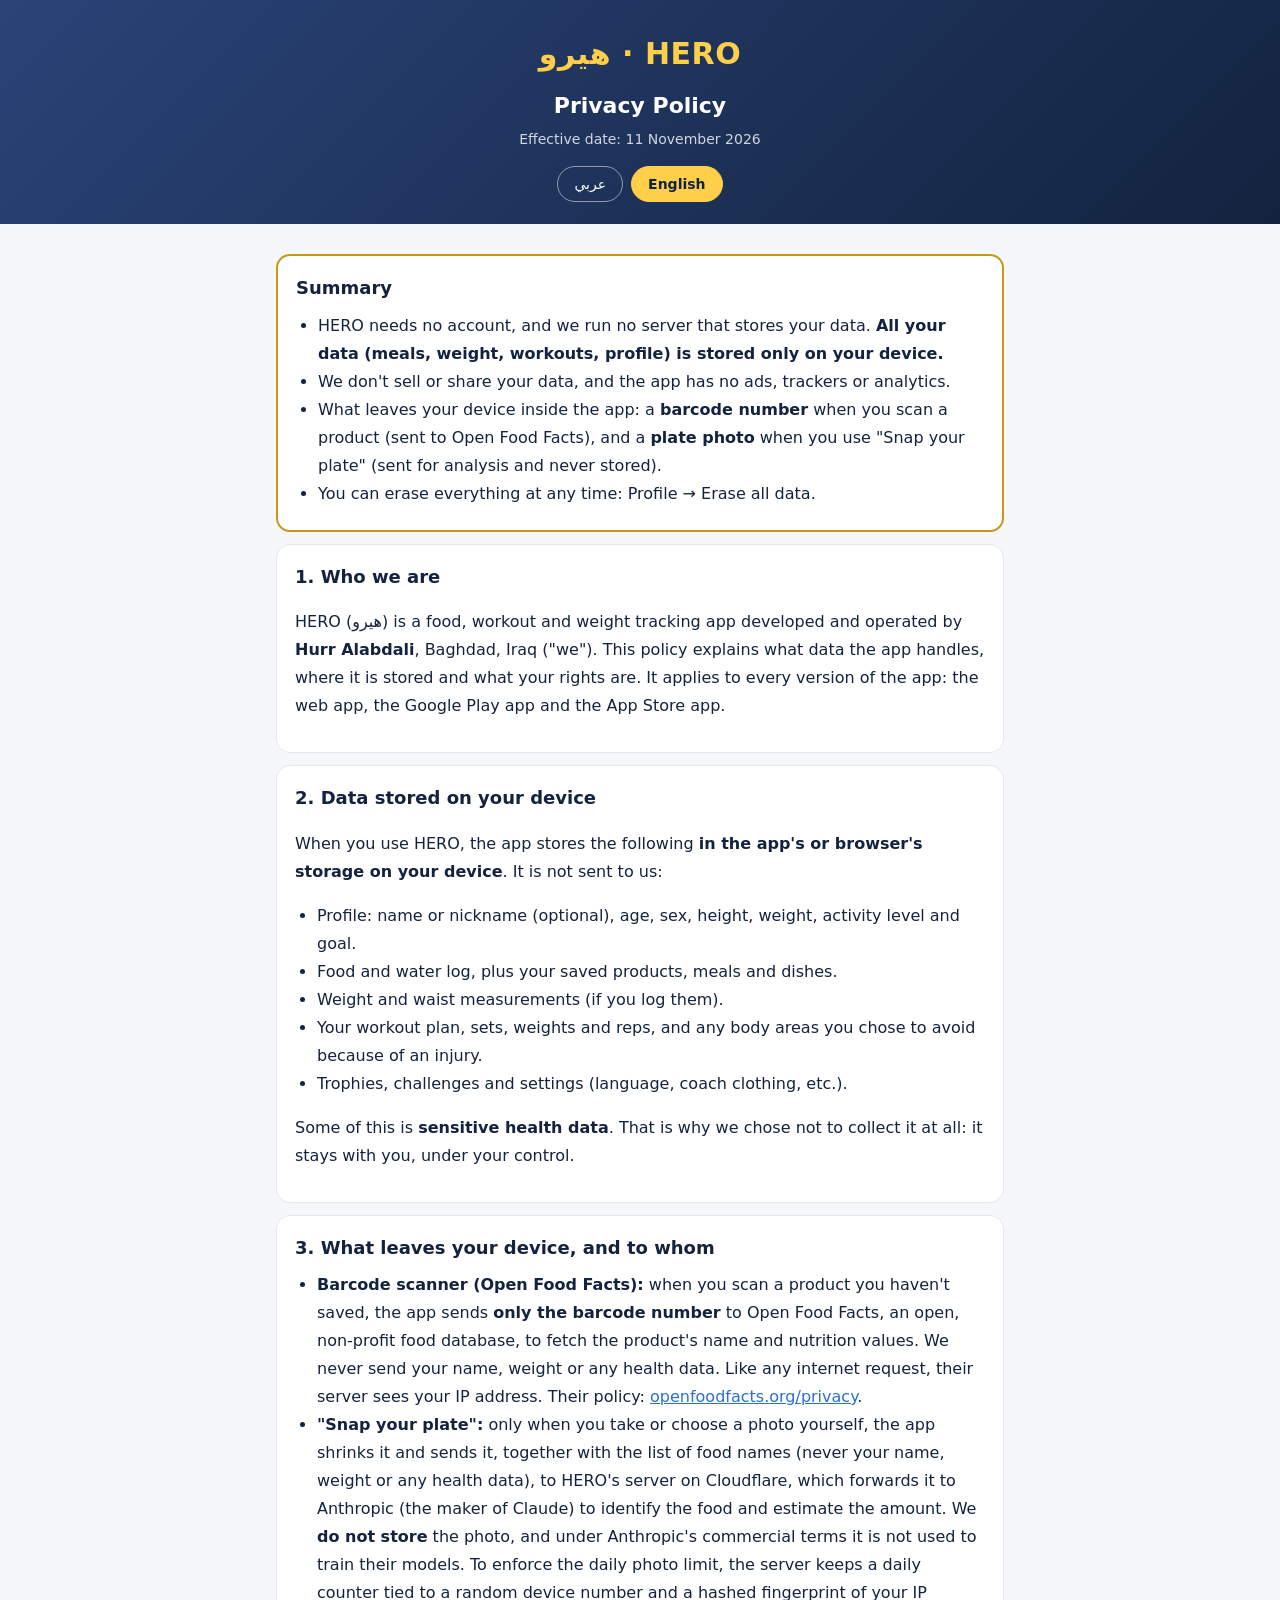
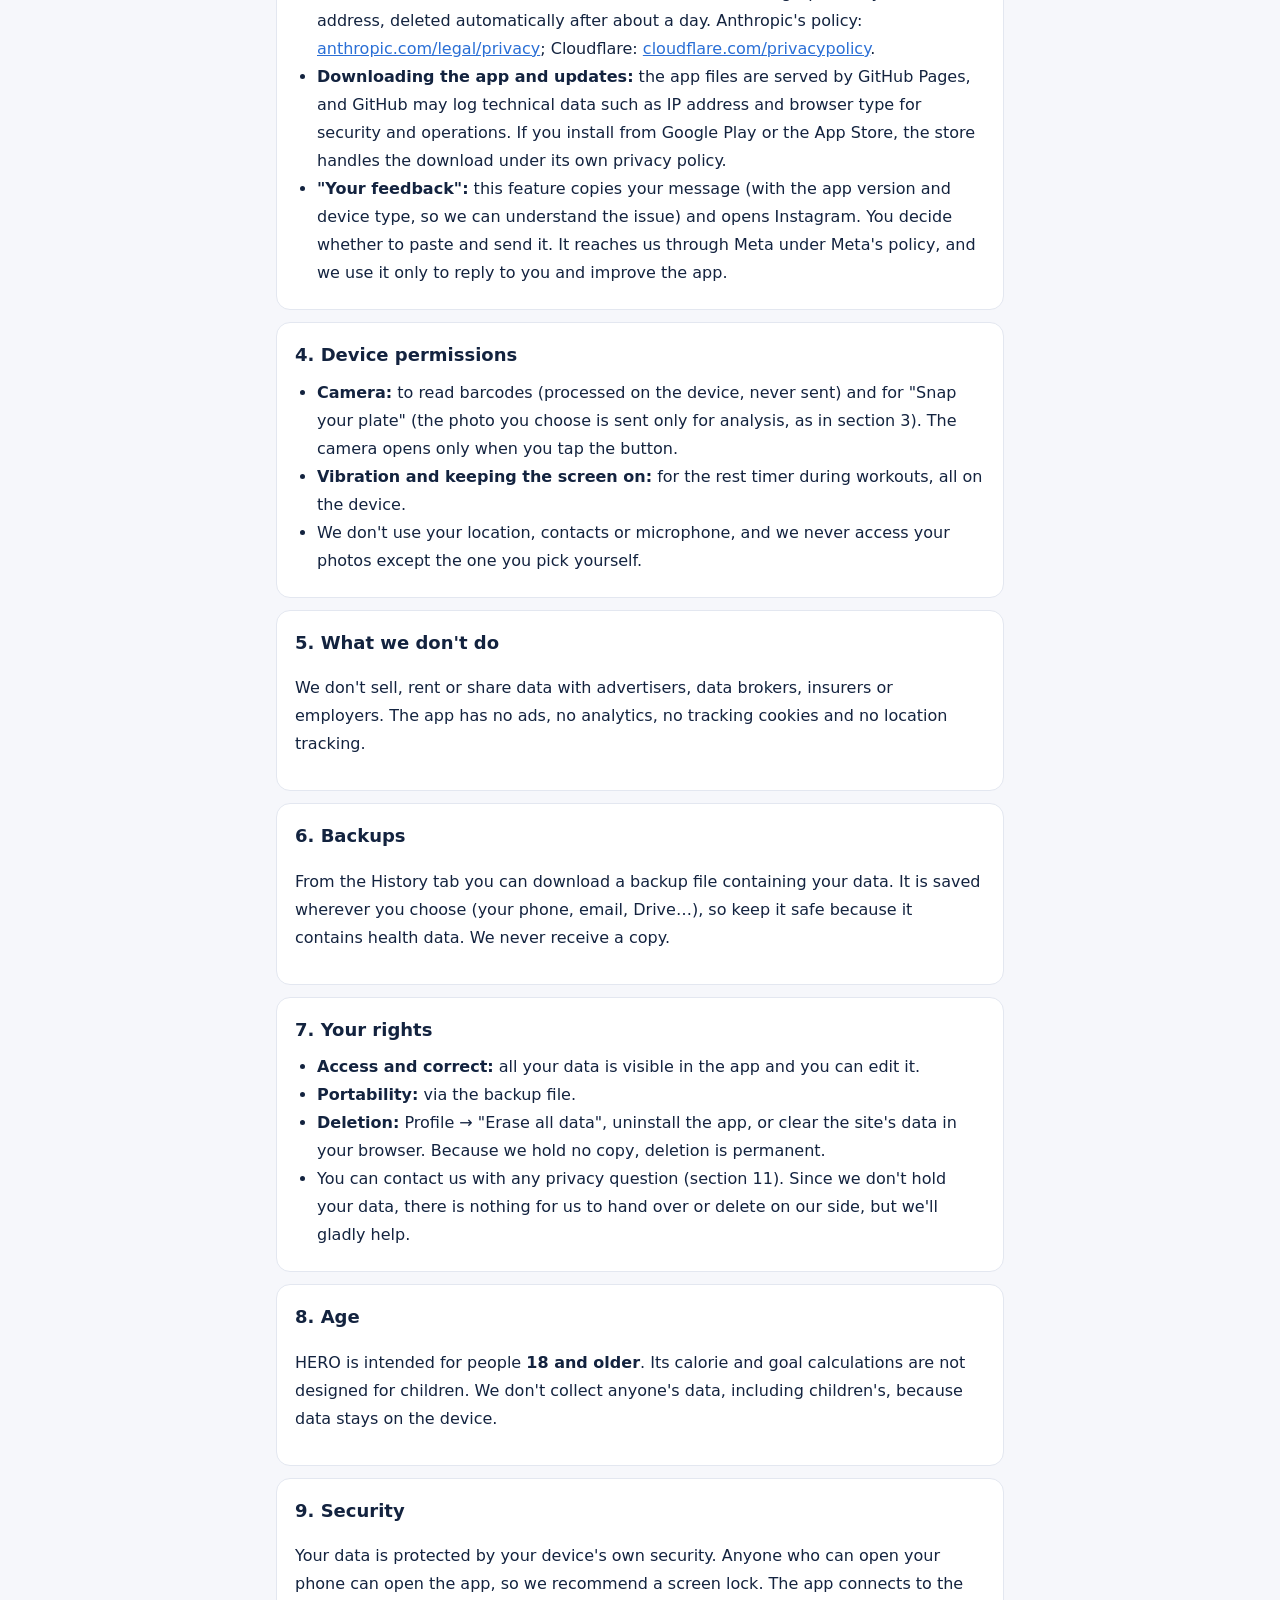
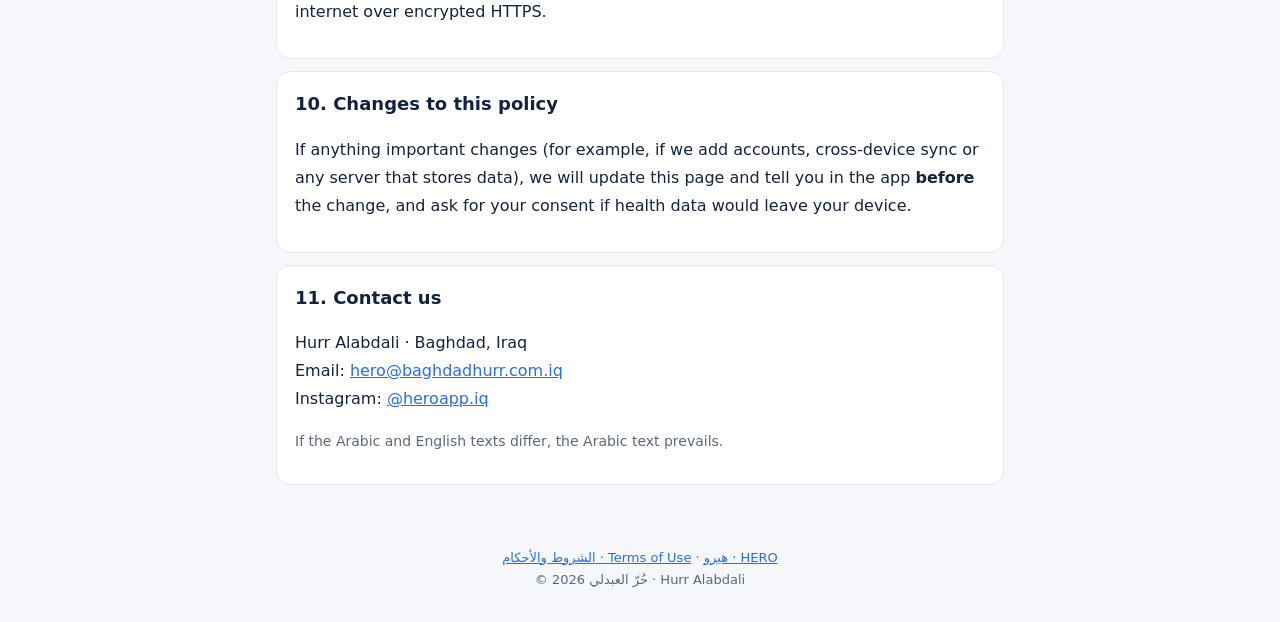
==== privacy.html @ 699ec277 "هيرو · نسخة 87: صوّر صحنك 📸 - زر «صوّر صحنك» بشاشة ضيف أكل: تصوير/استوديو ← تحليل ← غرامات تتعدل ← ت" ====
<!DOCTYPE html>
<html lang="ar" dir="rtl">
<head>
<meta charset="utf-8">
<meta name="viewport" content="width=device-width, initial-scale=1">
<title>سياسة الخصوصية · هيرو HERO</title>
<meta name="description" content="Privacy Policy for HERO (هيرو), the Iraqi food, workout and weight tracker.">
<link rel="icon" href="icons/icon-192.png">
<!-- © 2026 حُرّ العبدلي (Hurr Alabdali). جميع الحقوق محفوظة. -->
<style>
:root{--ink:#13233f;--muted:#5a6680;--gold:#c9961a;--bg:#f6f7fb;--card:#fff;--line:#e3e7f0}
@media (prefers-color-scheme:dark){:root{--ink:#eef1f8;--muted:#a9b3c9;--gold:#ffcf4a;--bg:#0d1220;--card:#151c2e;--line:#26304a}}
*{box-sizing:border-box}
body{margin:0;background:var(--bg);color:var(--ink);font:16px/1.75 system-ui,-apple-system,"Segoe UI",Tahoma,"Noto Naskh Arabic",sans-serif}
header{background:linear-gradient(135deg,#2a4478,#13233f);color:#fff;padding:28px 20px 22px;text-align:center}
header .mark{font-size:30px;font-weight:800;color:#ffcf4a;letter-spacing:.5px}
header h1{margin:6px 0 2px;font-size:22px}
header .date{opacity:.8;font-size:14px}
.lang{display:flex;gap:8px;justify-content:center;margin-top:14px}
.lang button{border:1px solid rgba(255,255,255,.5);background:transparent;color:#fff;border-radius:20px;padding:5px 16px;font:inherit;font-size:14px;cursor:pointer}
.lang button.on{background:#ffcf4a;color:#13233f;border-color:#ffcf4a;font-weight:700}
main{max-width:760px;margin:0 auto;padding:18px 16px 40px}
section{background:var(--card);border:1px solid var(--line);border-radius:14px;padding:16px 18px;margin:12px 0}
h2{font-size:18px;margin:0 0 8px;color:var(--ink)}
p,li{color:var(--ink)}
.muted{color:var(--muted);font-size:14px}
.sum{border-color:var(--gold);border-width:2px}
ul{padding-inline-start:22px;margin:6px 0}
a{color:#2a6fd6}
footer{text-align:center;color:var(--muted);font-size:13px;padding:10px 16px 30px}
[hidden]{display:none!important}
</style>
</head>
<body>
<header>
  <div class="mark">هيرو · HERO</div>
  <h1 data-l="ar">سياسة الخصوصية</h1>
  <h1 data-l="en" lang="en" hidden>Privacy Policy</h1>
  <div class="date" data-l="ar">تاريخ النفاذ: 11 تشرين الثاني 2026</div>
  <div class="date" data-l="en" lang="en" hidden>Effective date: 11 November 2026</div>
  <div class="lang"><button type="button" data-set="ar">عربي</button><button type="button" data-set="en">English</button></div>
</header>

<main>
<!-- ======================= العربي ======================= -->
<div data-l="ar">
  <section class="sum">
    <h2>الخلاصة</h2>
    <ul>
      <li>هيرو ما يحتاج حساب، وما عندنا سيرفر يحفظ بياناتك. <b>كل بياناتك (أكلك، وزنك، تمارينك، معلوماتك) تنحفظ بموبايلك بس.</b></li>
      <li>ما نبيع بياناتك، وما نشاركها، وما بيها إعلانات ولا أدوات تتبّع أو تحليل.</li>
      <li>الشي اللي يطلع من موبايلك داخل التطبيق: <b>رقم الباركود</b> لما تمسح منتج (يروح لـ Open Food Facts)، و<b>صورة الصحن</b> لما تستخدم «صوّر صحنك» (تنرسل للتحليل وما تنحفظ).</li>
      <li>تكدر تمسح كل شي بأي وقت من: ملفي ← مسح كل البيانات.</li>
    </ul>
  </section>

  <section>
    <h2>1. منو إحنا</h2>
    <p>هيرو (HERO) تطبيق لمتابعة الأكل والتمرين والوزن، يطوره ويديره <b>حُرّ العبدلي</b>، بغداد، العراق («إحنا»). هذي السياسة تشرح شنو البيانات اللي يتعامل وياها التطبيق، ووين تنحفظ، وشنو حقوقك. تنطبق على التطبيق بكل نسخه: موقع الويب، والنسخة اللي تنزل من Google Play، والنسخة اللي تنزل من App Store.</p>
  </section>

  <section>
    <h2>2. البيانات اللي تنحفظ على جهازك</h2>
    <p>لما تستخدم هيرو، التطبيق يحفظ هذي البيانات <b>داخل ذاكرة التطبيق أو المتصفح بموبايلك</b>، وما توصلنا:</p>
    <ul>
      <li>معلومات «ملفي»: الاسم أو اللقب (اختياري)، العمر، الجنس، الطول، الوزن، مستوى النشاط، وهدفك.</li>
      <li>سجل الأكل والماي، ومنتجاتك ووجباتك وطبخاتك المحفوظة.</li>
      <li>الوزن ومحيط الخصر (إذا سجلته).</li>
      <li>برنامج التمرين، الجولات والأوزان والعدات، والمناطق اللي اخترت تتجنبها بسبب إصابة.</li>
      <li>الكؤوس والتحديات والإعدادات (اللغة، الملابس بالمدرب…).</li>
    </ul>
    <p>بعض هذي البيانات <b>بيانات صحية حساسة</b>. لهذا اخترنا ما نجمعها أصلاً: تبقى عندك، وإنت المتحكم بيها.</p>
  </section>

  <section>
    <h2>3. شنو يطلع من جهازك، ولمنو</h2>
    <ul>
      <li><b>قارئ الباركود (Open Food Facts):</b> لما تمسح منتج مو محفوظ عندك، يرسل التطبيق <b>رقم الباركود بس</b> لـ Open Food Facts (قاعدة بيانات غذائية مفتوحة وغير ربحية) حتى يجيب اسم المنتج وقيمه. ما نرسل اسمك ولا وزنك ولا أي بيانات صحية. مثل أي اتصال بالإنترنت، خادمهم يشوف عنوان IP مالتك. سياستهم: <a href="https://world.openfoodfacts.org/privacy" rel="noopener">openfoodfacts.org/privacy</a>.</li>
      <li><b>«صوّر صحنك»:</b> بس لما تصوّر صحن أو تختار صورة بنفسك، التطبيق يصغّر الصورة ويرسلها ويا قائمة أسماء الأكلات (بدون اسمك ولا وزنك ولا أي بيانات صحية) لسيرفر هيرو على Cloudflare، وهو يرسلها لـ Anthropic (شركة Claude) حتى تتعرف على الأكل وتقدّر الكمية. الصورة <b>ما تنحفظ</b> عندنا، ومثل ما تنص شروط Anthropic التجارية، ما تُستخدم لتدريب نماذجها. حتى نحدد عدد الصور اليومي، ينحفظ بالسيرفر عدّاد يومي مرتبط برقم عشوائي للجهاز وبصمة مشفّرة لعنوان IP، وينمسح تلقائياً بعد يوم تقريباً. سياسة Anthropic: <a href="https://www.anthropic.com/legal/privacy" rel="noopener">anthropic.com/legal/privacy</a>، وCloudflare: <a href="https://www.cloudflare.com/privacypolicy/" rel="noopener">cloudflare.com/privacypolicy</a>.</li>
      <li><b>تنزيل التطبيق وتحديثاته:</b> ملفات التطبيق تنزل من استضافة GitHub Pages، وGitHub ممكن يسجل بيانات تقنية مثل عنوان IP ونوع المتصفح بسجلاته لأغراض الأمان والتشغيل. إذا نزلته من Google Play أو App Store، المتجر يتعامل مع التنزيل حسب سياسة الخصوصية مالته.</li>
      <li><b>«رأيك يهمنا»:</b> هذي الخاصية تنسخ رسالتك (ويا رقم النسخة ونوع الجهاز حتى نفهم المشكلة) وتفتح انستغرام. إنت اللي تقرر تلصقها وتدزها أو لا. الرسالة توصلنا عن طريق Meta وتخضع لسياستها، ونستخدمها بس حتى نرد عليك ونحسّن التطبيق.</li>
    </ul>
  </section>

  <section>
    <h2>4. صلاحيات الجهاز</h2>
    <ul>
      <li><b>الكاميرا:</b> لقراءة الباركود (الصورة تنقرا داخل الجهاز وما تنرسل)، ولـ«صوّر صحنك» (الصورة اللي تختارها تنرسل للتحليل بس، مثل ما بالفقرة 3). ما نفتح الكاميرا إلا لما تضغط الزر.</li>
      <li><b>الاهتزاز وإبقاء الشاشة شغالة:</b> لمؤقت الراحة أثناء التمرين، وكلها داخل الجهاز.</li>
      <li>ما نستخدم موقعك (GPS)، ولا جهات الاتصال، ولا المايكروفون، وما نوصل لصورك إلا الصورة اللي تختارها بنفسك.</li>
    </ul>
  </section>

  <section>
    <h2>5. اللي ما نسويه</h2>
    <p>ما نبيع بيانات، وما نأجرها، وما نشاركها ويا معلنين أو شركات بيانات أو شركات تأمين أو أصحاب عمل. ما بالتطبيق إعلانات، ولا أدوات تحليل (Analytics)، ولا كوكيز تتبّع، ولا تحديد موقع.</p>
  </section>

  <section>
    <h2>6. النسخة الاحتياطية</h2>
    <p>من «السجل» تكدر تنزّل ملف نسخة احتياطية فيه بياناتك. هذا الملف ينحفظ وين تختار إنت (الموبايل، الإيميل، Drive…)، فحافظ عليه لأن بي بيانات صحية. إحنا ما نستلم نسخة منه.</p>
  </section>

  <section>
    <h2>7. حقوقك</h2>
    <ul>
      <li><b>تشوف وتعدّل:</b> كل بياناتك ظاهرة بالتطبيق وتكدر تعدلها.</li>
      <li><b>تنقلها:</b> بملف النسخة الاحتياطية.</li>
      <li><b>تمسحها:</b> ملفي ← «مسح كل البيانات»، أو احذف التطبيق، أو امسح بيانات الموقع من المتصفح. لأن ما عدنا نسخة، المسح نهائي وما يترجع.</li>
      <li>تكدر تراسلنا بأي سؤال عن خصوصيتك (القسم 11). لأننا ما نحتفظ ببياناتك، ما عدنا شي نسلمه أو نمسحه من طرفنا، بس راح نساعدك.</li>
    </ul>
  </section>

  <section>
    <h2>8. الأعمار</h2>
    <p>هيرو مخصص للي أعمارهم <b>18 سنة فما فوق</b>. حسابات السعرات والأهداف مو مصممة للصغار. ما نجمع بيانات أي أحد، ومن ضمنهم الصغار، لأن البيانات تبقى بالجهاز.</p>
  </section>

  <section>
    <h2>9. الأمان</h2>
    <p>بياناتك محمية بنفس حماية موبايلك. أي شخص يفتح موبايلك يكدر يشوف التطبيق، فنصيحتنا تستخدم قفل شاشة. التطبيق يتصل بالإنترنت عن طريق HTTPS المشفّر.</p>
  </section>

  <section>
    <h2>10. التغييرات على هذي السياسة</h2>
    <p>إذا تغيّر شي مهم (مثلاً إذا ضفنا حسابات أو مزامنة بين الأجهزة أو أي سيرفر يحفظ بيانات)، نحدّث هذي الصفحة ونبلغك داخل التطبيق <b>قبل</b> التغيير، ونطلب موافقتك إذا البيانات الصحية راح تطلع من جهازك.</p>
  </section>

  <section>
    <h2>11. تواصل ويانا</h2>
    <p>حُرّ العبدلي · بغداد، العراق<br>
    الإيميل: <a href="mailto:hero@baghdadhurr.com.iq">hero@baghdadhurr.com.iq</a><br>
    انستغرام: <a href="https://instagram.com/heroapp.iq" rel="noopener">@heroapp.iq</a></p>
    <p class="muted">إذا اختلف النص العربي عن الإنگليزي، يُعتمد النص العربي.</p>
  </section>
</div>

<!-- ======================= English ======================= -->
<div data-l="en" lang="en" dir="ltr" hidden>
  <section class="sum">
    <h2>Summary</h2>
    <ul>
      <li>HERO needs no account, and we run no server that stores your data. <b>All your data (meals, weight, workouts, profile) is stored only on your device.</b></li>
      <li>We don't sell or share your data, and the app has no ads, trackers or analytics.</li>
      <li>What leaves your device inside the app: a <b>barcode number</b> when you scan a product (sent to Open Food Facts), and a <b>plate photo</b> when you use "Snap your plate" (sent for analysis and never stored).</li>
      <li>You can erase everything at any time: Profile → Erase all data.</li>
    </ul>
  </section>

  <section>
    <h2>1. Who we are</h2>
    <p>HERO (هيرو) is a food, workout and weight tracking app developed and operated by <b>Hurr Alabdali</b>, Baghdad, Iraq ("we"). This policy explains what data the app handles, where it is stored and what your rights are. It applies to every version of the app: the web app, the Google Play app and the App Store app.</p>
  </section>

  <section>
    <h2>2. Data stored on your device</h2>
    <p>When you use HERO, the app stores the following <b>in the app's or browser's storage on your device</b>. It is not sent to us:</p>
    <ul>
      <li>Profile: name or nickname (optional), age, sex, height, weight, activity level and goal.</li>
      <li>Food and water log, plus your saved products, meals and dishes.</li>
      <li>Weight and waist measurements (if you log them).</li>
      <li>Your workout plan, sets, weights and reps, and any body areas you chose to avoid because of an injury.</li>
      <li>Trophies, challenges and settings (language, coach clothing, etc.).</li>
    </ul>
    <p>Some of this is <b>sensitive health data</b>. That is why we chose not to collect it at all: it stays with you, under your control.</p>
  </section>

  <section>
    <h2>3. What leaves your device, and to whom</h2>
    <ul>
      <li><b>Barcode scanner (Open Food Facts):</b> when you scan a product you haven't saved, the app sends <b>only the barcode number</b> to Open Food Facts, an open, non-profit food database, to fetch the product's name and nutrition values. We never send your name, weight or any health data. Like any internet request, their server sees your IP address. Their policy: <a href="https://world.openfoodfacts.org/privacy" rel="noopener">openfoodfacts.org/privacy</a>.</li>
      <li><b>"Snap your plate":</b> only when you take or choose a photo yourself, the app shrinks it and sends it, together with the list of food names (never your name, weight or any health data), to HERO's server on Cloudflare, which forwards it to Anthropic (the maker of Claude) to identify the food and estimate the amount. We <b>do not store</b> the photo, and under Anthropic's commercial terms it is not used to train their models. To enforce the daily photo limit, the server keeps a daily counter tied to a random device number and a hashed fingerprint of your IP address, deleted automatically after about a day. Anthropic's policy: <a href="https://www.anthropic.com/legal/privacy" rel="noopener">anthropic.com/legal/privacy</a>; Cloudflare: <a href="https://www.cloudflare.com/privacypolicy/" rel="noopener">cloudflare.com/privacypolicy</a>.</li>
      <li><b>Downloading the app and updates:</b> the app files are served by GitHub Pages, and GitHub may log technical data such as IP address and browser type for security and operations. If you install from Google Play or the App Store, the store handles the download under its own privacy policy.</li>
      <li><b>"Your feedback":</b> this feature copies your message (with the app version and device type, so we can understand the issue) and opens Instagram. You decide whether to paste and send it. It reaches us through Meta under Meta's policy, and we use it only to reply to you and improve the app.</li>
    </ul>
  </section>

  <section>
    <h2>4. Device permissions</h2>
    <ul>
      <li><b>Camera:</b> to read barcodes (processed on the device, never sent) and for "Snap your plate" (the photo you choose is sent only for analysis, as in section 3). The camera opens only when you tap the button.</li>
      <li><b>Vibration and keeping the screen on:</b> for the rest timer during workouts, all on the device.</li>
      <li>We don't use your location, contacts or microphone, and we never access your photos except the one you pick yourself.</li>
    </ul>
  </section>

  <section>
    <h2>5. What we don't do</h2>
    <p>We don't sell, rent or share data with advertisers, data brokers, insurers or employers. The app has no ads, no analytics, no tracking cookies and no location tracking.</p>
  </section>

  <section>
    <h2>6. Backups</h2>
    <p>From the History tab you can download a backup file containing your data. It is saved wherever you choose (your phone, email, Drive…), so keep it safe because it contains health data. We never receive a copy.</p>
  </section>

  <section>
    <h2>7. Your rights</h2>
    <ul>
      <li><b>Access and correct:</b> all your data is visible in the app and you can edit it.</li>
      <li><b>Portability:</b> via the backup file.</li>
      <li><b>Deletion:</b> Profile → "Erase all data", uninstall the app, or clear the site's data in your browser. Because we hold no copy, deletion is permanent.</li>
      <li>You can contact us with any privacy question (section 11). Since we don't hold your data, there is nothing for us to hand over or delete on our side, but we'll gladly help.</li>
    </ul>
  </section>

  <section>
    <h2>8. Age</h2>
    <p>HERO is intended for people <b>18 and older</b>. Its calorie and goal calculations are not designed for children. We don't collect anyone's data, including children's, because data stays on the device.</p>
  </section>

  <section>
    <h2>9. Security</h2>
    <p>Your data is protected by your device's own security. Anyone who can open your phone can open the app, so we recommend a screen lock. The app connects to the internet over encrypted HTTPS.</p>
  </section>

  <section>
    <h2>10. Changes to this policy</h2>
    <p>If anything important changes (for example, if we add accounts, cross-device sync or any server that stores data), we will update this page and tell you in the app <b>before</b> the change, and ask for your consent if health data would leave your device.</p>
  </section>

  <section>
    <h2>11. Contact us</h2>
    <p>Hurr Alabdali · Baghdad, Iraq<br>
    Email: <a href="mailto:hero@baghdadhurr.com.iq">hero@baghdadhurr.com.iq</a><br>
    Instagram: <a href="https://instagram.com/heroapp.iq" rel="noopener">@heroapp.iq</a></p>
    <p class="muted">If the Arabic and English texts differ, the Arabic text prevails.</p>
  </section>
</div>
</main>

<footer>
  <div><a href="terms.html" data-keep>الشروط والأحكام · Terms of Use</a> · <a href="./">هيرو · HERO</a></div>
  <div>© 2026 حُرّ العبدلي · Hurr Alabdali</div>
</footer>

<script>
(function(){
  var q = new URLSearchParams(location.search).get('lang'), saved = null;
  try{ saved = localStorage.getItem('hero_lang'); }catch(e){}
  var nav = (navigator.language || 'ar').slice(0,2);
  var lang = q === 'en' || q === 'ar' ? q : (saved === 'en' || saved === 'ar' ? saved : (nav === 'ar' ? 'ar' : 'en'));
  function set(l){
    document.documentElement.lang = l; document.documentElement.dir = l === 'ar' ? 'rtl' : 'ltr';
    document.querySelectorAll('[data-l]').forEach(function(e){ e.hidden = e.getAttribute('data-l') !== l; });
    document.querySelectorAll('[data-set]').forEach(function(b){ b.classList.toggle('on', b.getAttribute('data-set') === l); });
    document.title = l === 'ar' ? 'سياسة الخصوصية · هيرو HERO' : 'Privacy Policy · HERO';
    document.querySelectorAll('footer a[data-keep]').forEach(function(a){ a.href = 'terms.html?lang=' + l; });
  }
  document.querySelectorAll('[data-set]').forEach(function(b){ b.onclick = function(){ set(b.getAttribute('data-set')); }; });
  set(lang);
})();
</script>
</body>
</html>
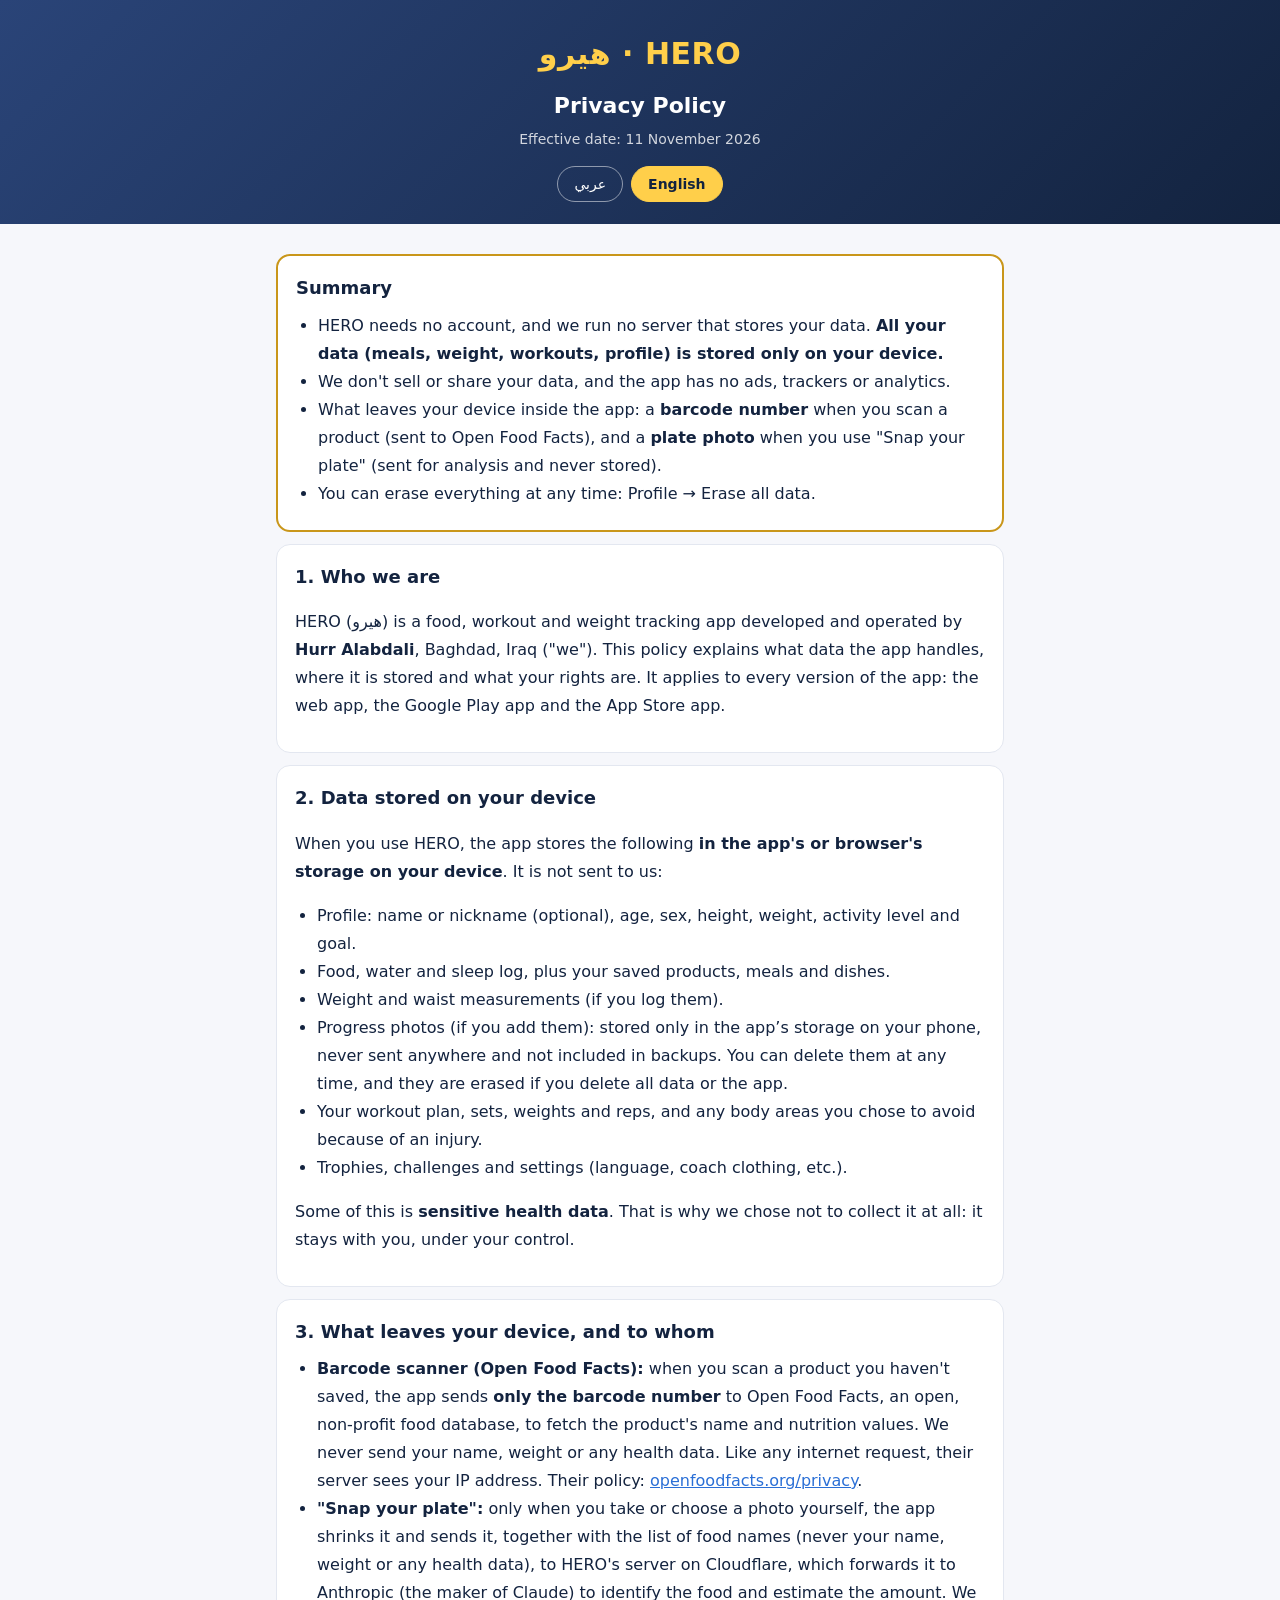
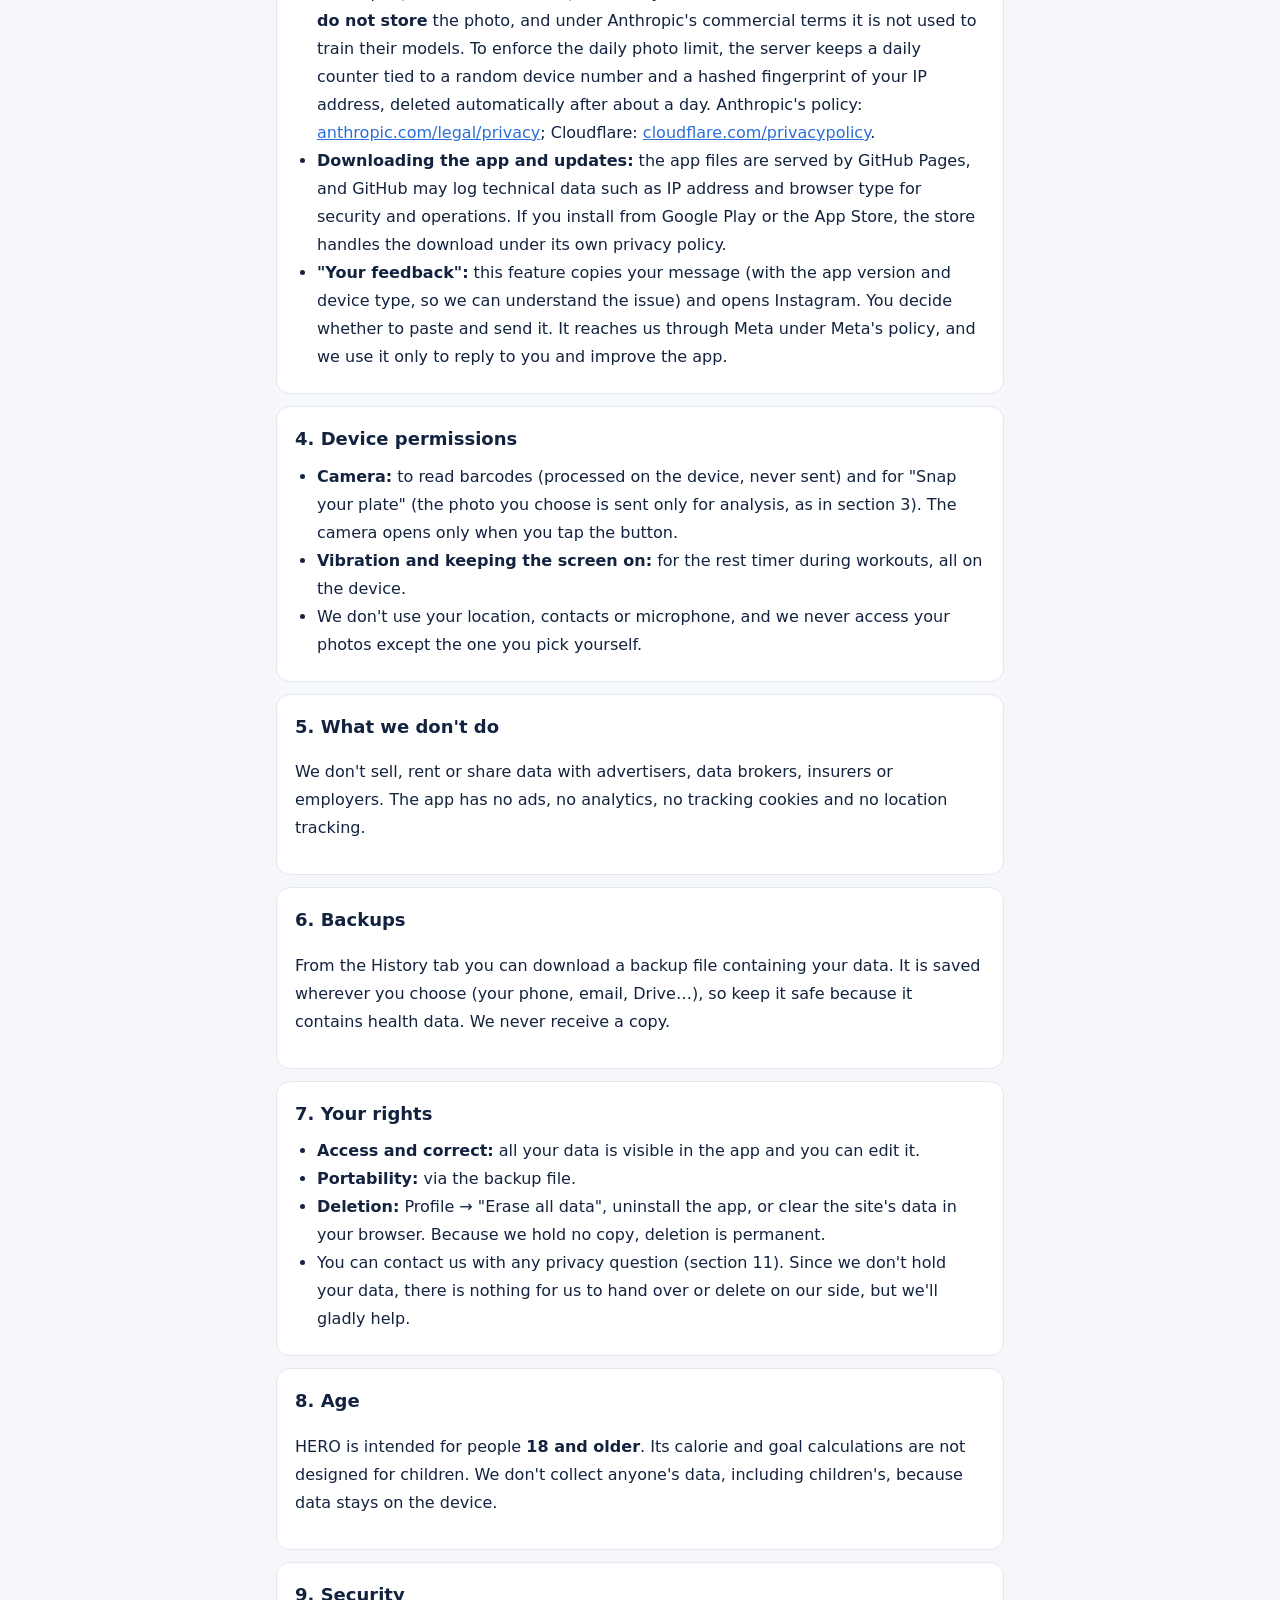
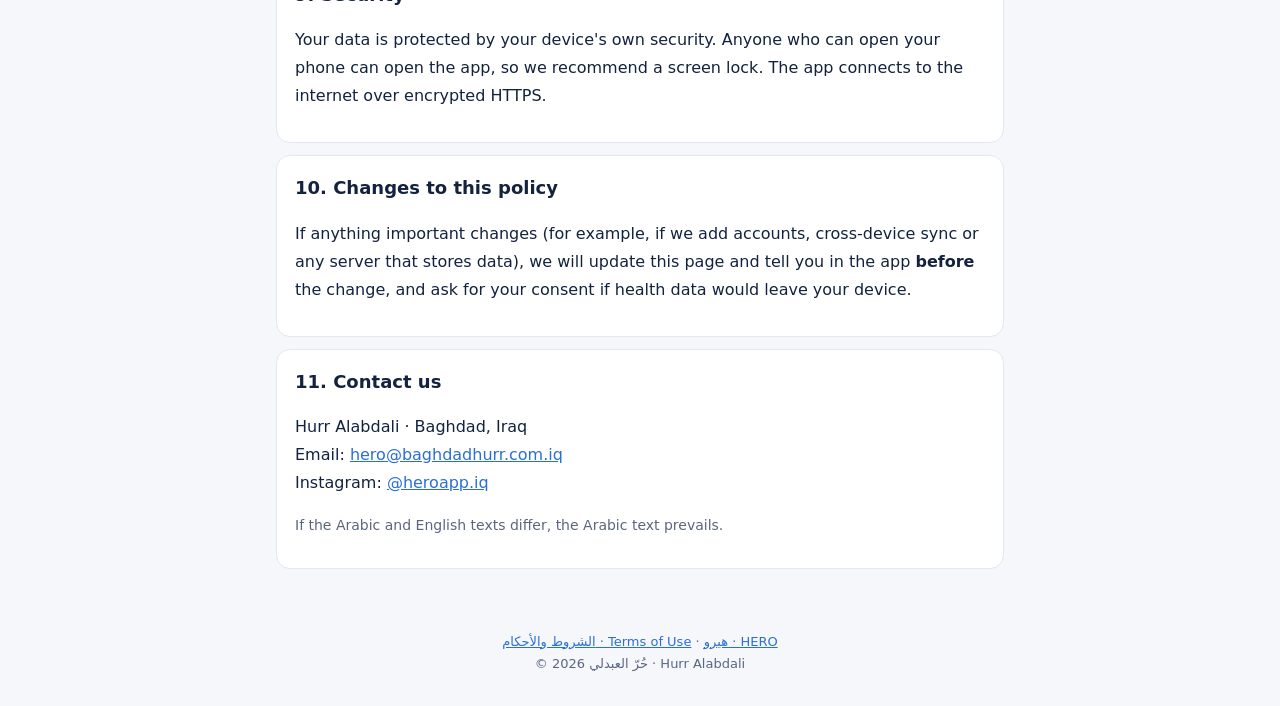
==== commit 05265cf9: "هيرو · نسخة 102: صور التقدّم + النوم + ملخص الأسبوع Co-Authored-By: Claude Opus 5.5 <noreply@anthrop" ====
--- a/privacy.html
+++ b/privacy.html
@@ -64,8 +64,9 @@
     <p>لما تستخدم هيرو، التطبيق يحفظ هذي البيانات <b>داخل ذاكرة التطبيق أو المتصفح بموبايلك</b>، وما توصلنا:</p>
     <ul>
       <li>معلومات «ملفي»: الاسم أو اللقب (اختياري)، العمر، الجنس، الطول، الوزن، مستوى النشاط، وهدفك.</li>
-      <li>سجل الأكل والماي، ومنتجاتك ووجباتك وطبخاتك المحفوظة.</li>
+      <li>سجل الأكل والماي والنوم، ومنتجاتك ووجباتك وطبخاتك المحفوظة.</li>
       <li>الوزن ومحيط الخصر (إذا سجلته).</li>
+      <li>صور التقدّم (إذا ضفتها): تنحفظ داخل ذاكرة التطبيق بموبايلك بس، ما تنرسل لأي مكان، وما تدخل بالنسخة الاحتياطية. تكدر تحذفها بأي وقت، وتنمسح إذا مسحت كل البيانات أو التطبيق.</li>
       <li>برنامج التمرين، الجولات والأوزان والعدات، والمناطق اللي اخترت تتجنبها بسبب إصابة.</li>
       <li>الكؤوس والتحديات والإعدادات (اللغة، الملابس بالمدرب…).</li>
     </ul>
@@ -157,8 +158,9 @@
     <p>When you use HERO, the app stores the following <b>in the app's or browser's storage on your device</b>. It is not sent to us:</p>
     <ul>
       <li>Profile: name or nickname (optional), age, sex, height, weight, activity level and goal.</li>
-      <li>Food and water log, plus your saved products, meals and dishes.</li>
+      <li>Food, water and sleep log, plus your saved products, meals and dishes.</li>
       <li>Weight and waist measurements (if you log them).</li>
+      <li>Progress photos (if you add them): stored only in the app’s storage on your phone, never sent anywhere and not included in backups. You can delete them at any time, and they are erased if you delete all data or the app.</li>
       <li>Your workout plan, sets, weights and reps, and any body areas you chose to avoid because of an injury.</li>
       <li>Trophies, challenges and settings (language, coach clothing, etc.).</li>
     </ul>
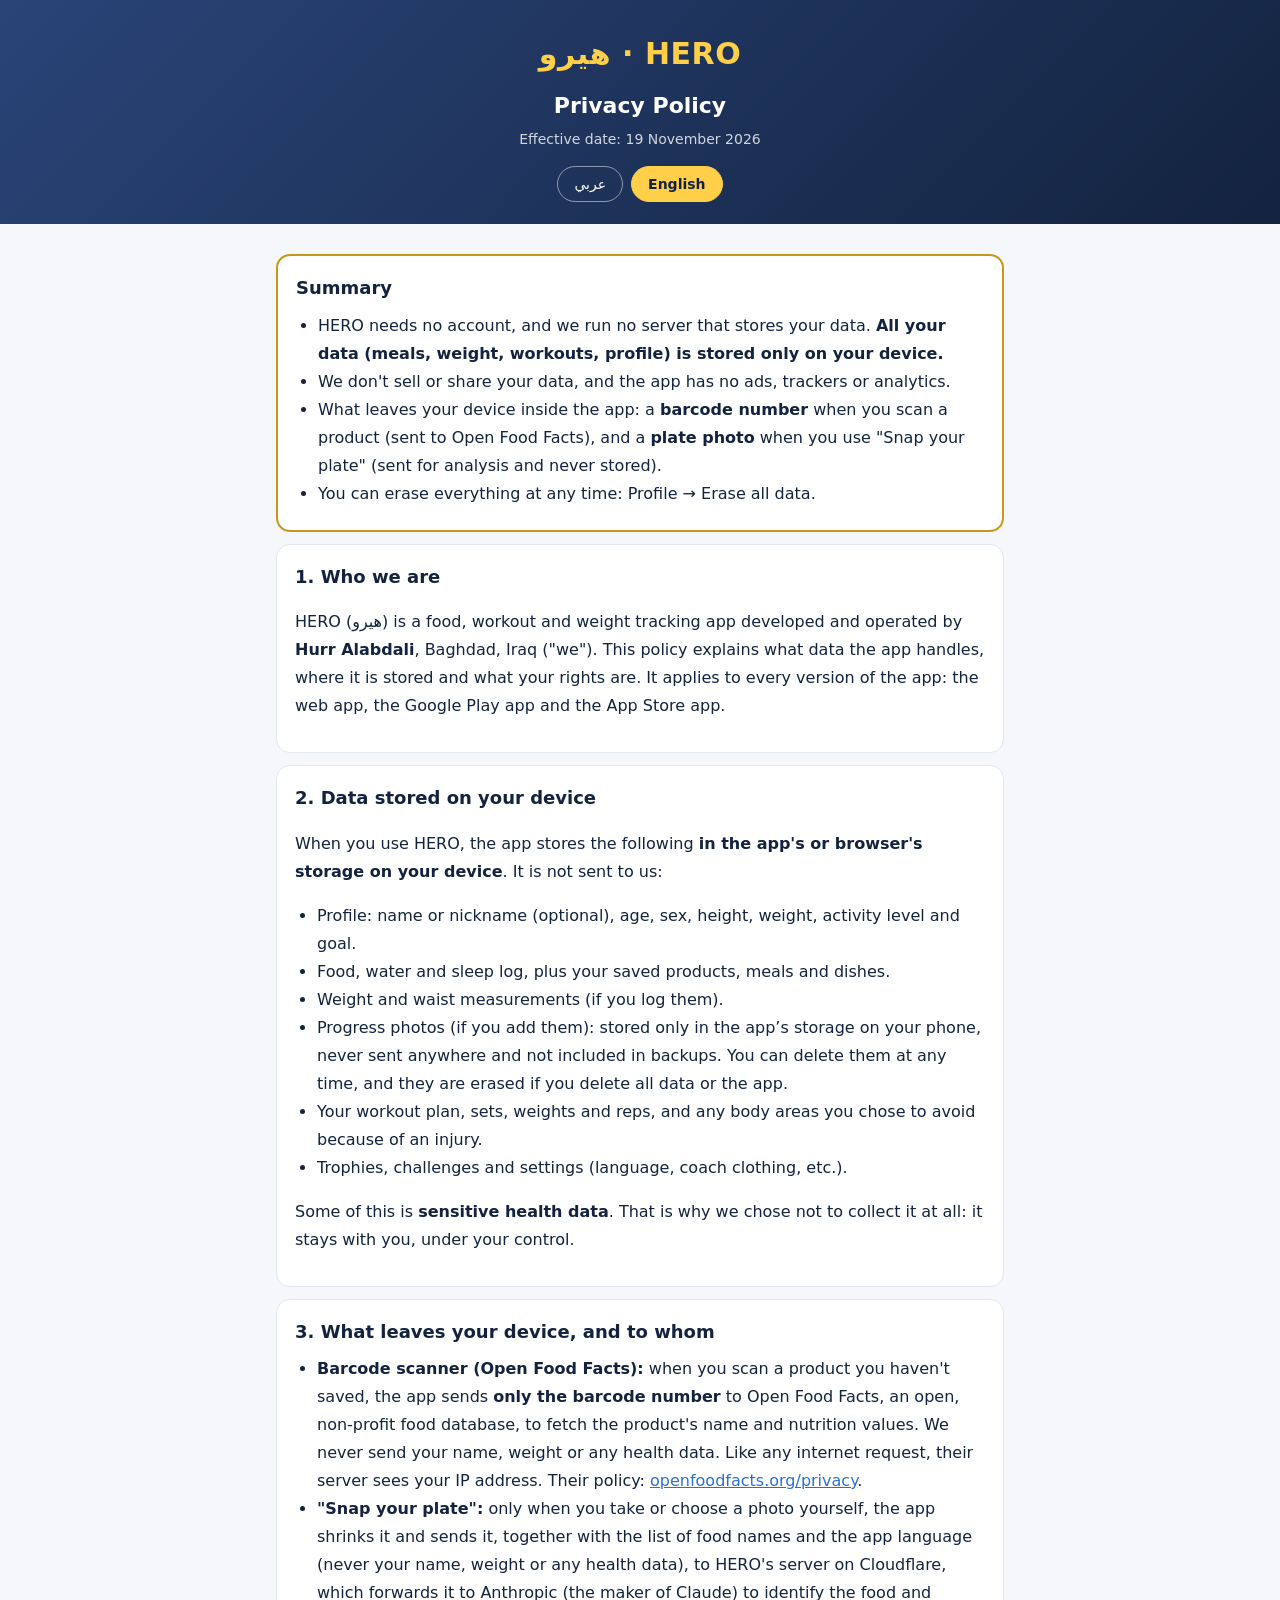
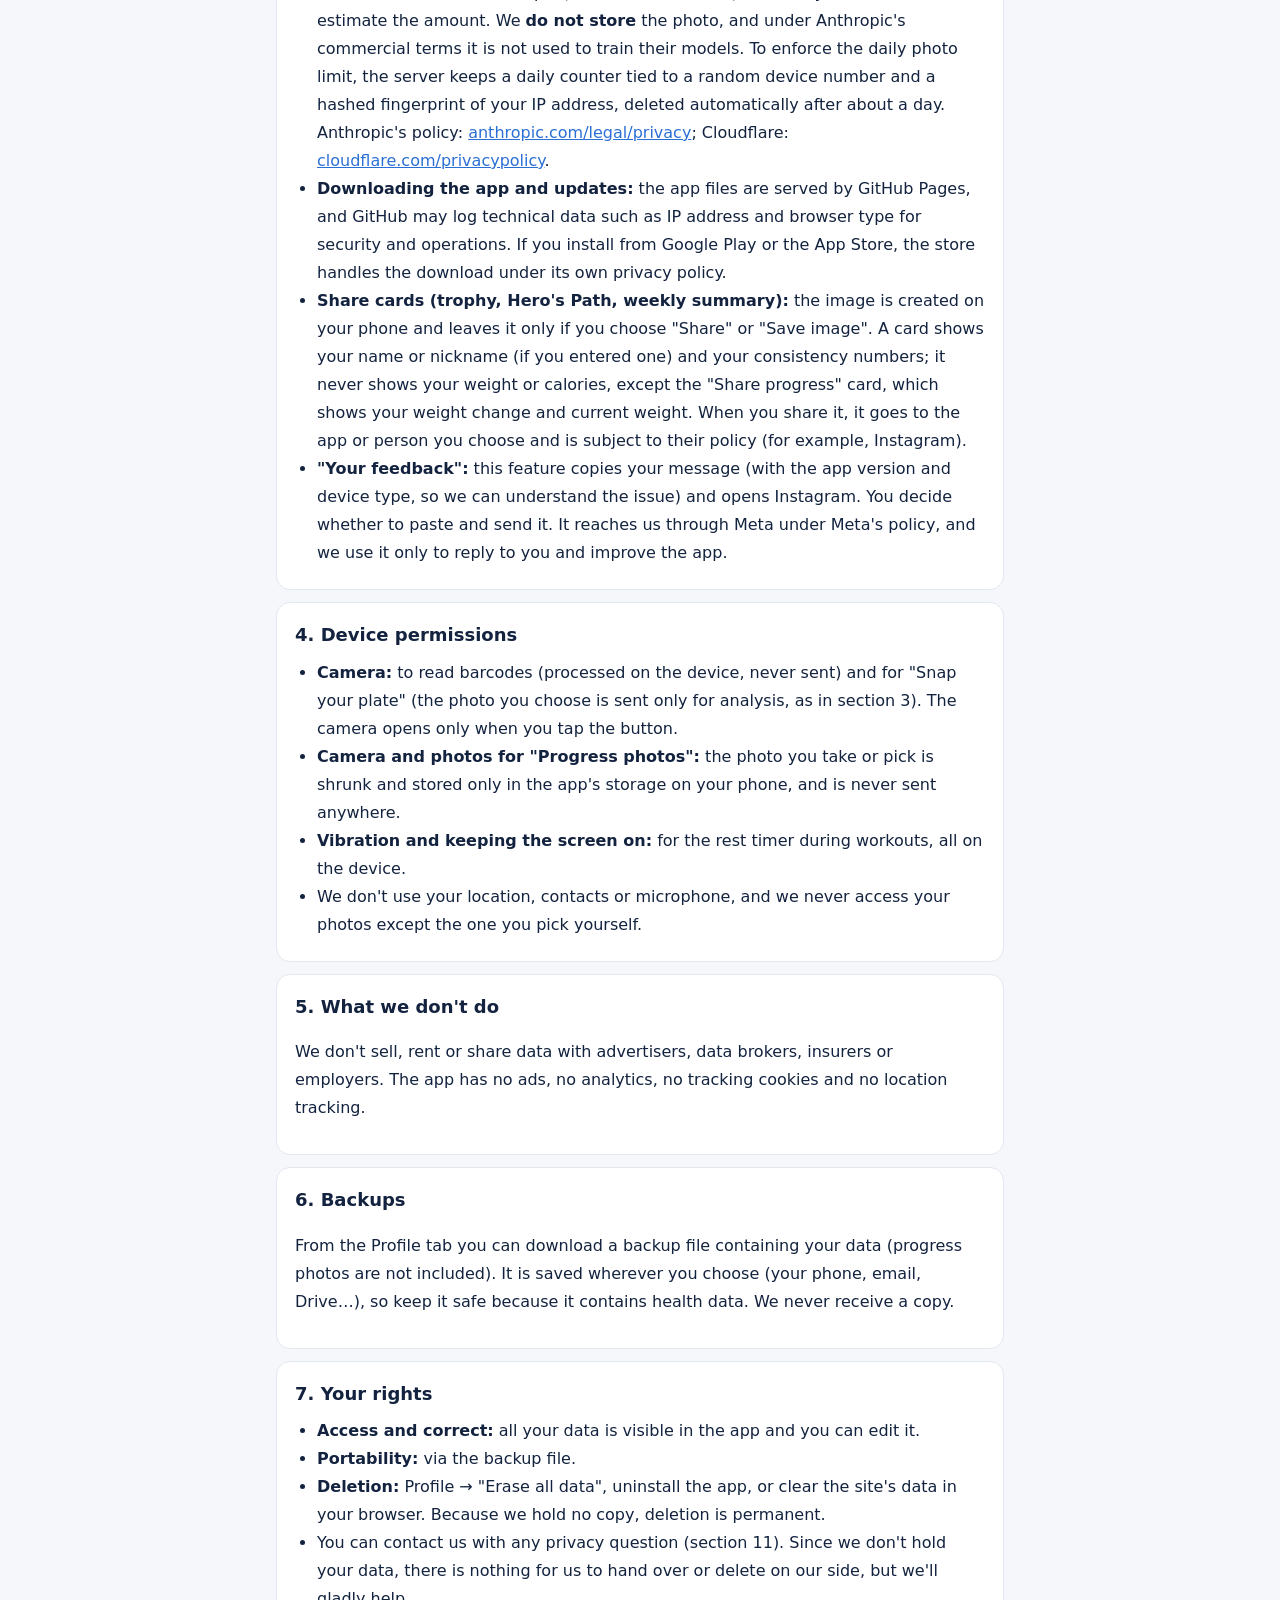
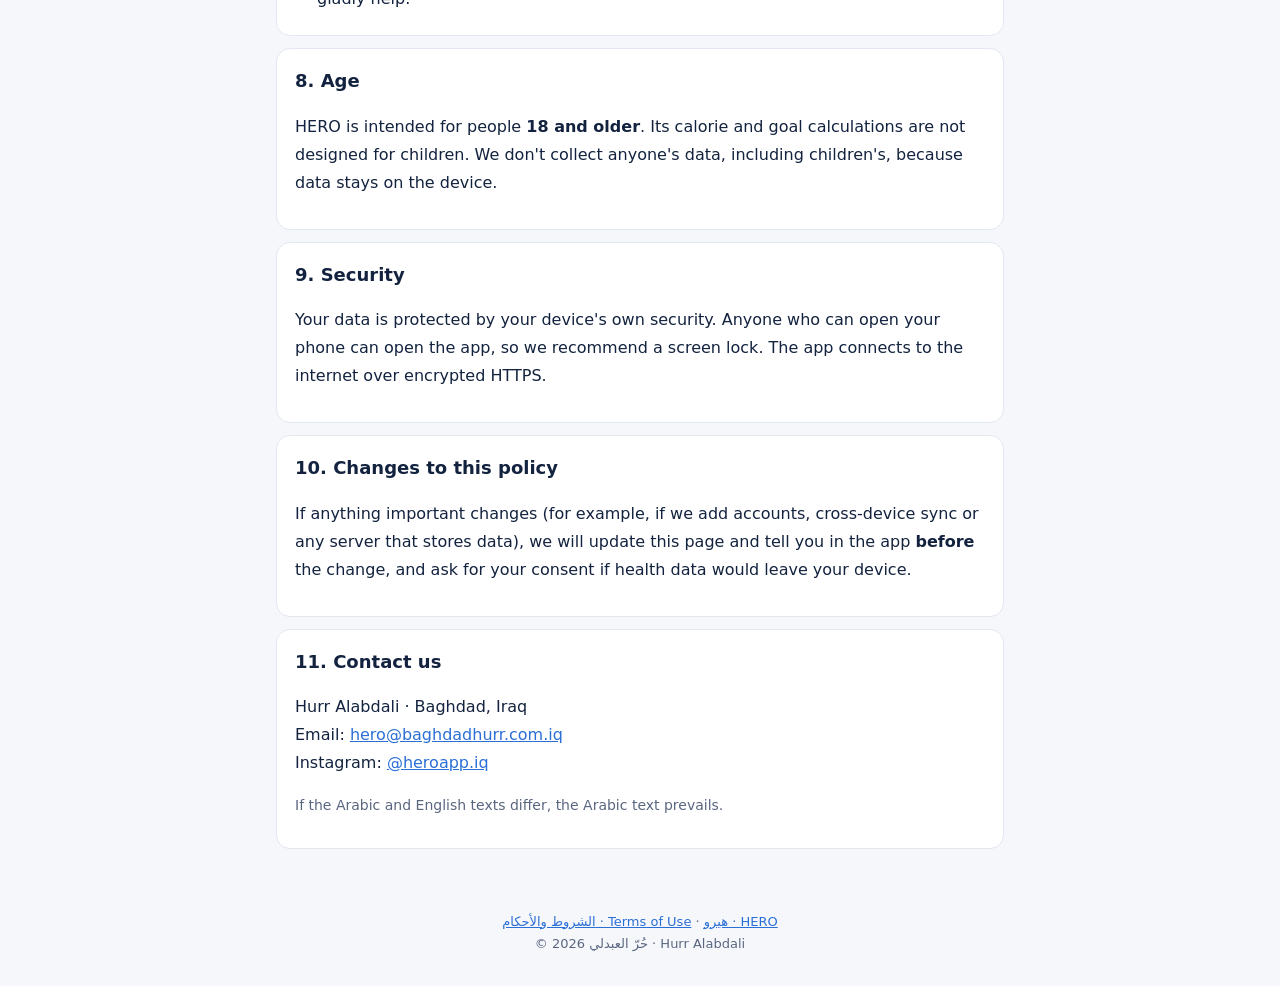
==== commit 89fa6c75: "هيرو · نسخة 105: تحديث سياسة الخصوصية والشروط Co-Authored-By: Claude Opus 5.5 <noreply@anthropic.com" ====
--- a/privacy.html
+++ b/privacy.html
@@ -36,8 +36,8 @@
   <div class="mark">هيرو · HERO</div>
   <h1 data-l="ar">سياسة الخصوصية</h1>
   <h1 data-l="en" lang="en" hidden>Privacy Policy</h1>
-  <div class="date" data-l="ar">تاريخ النفاذ: 11 تشرين الثاني 2026</div>
-  <div class="date" data-l="en" lang="en" hidden>Effective date: 11 November 2026</div>
+  <div class="date" data-l="ar">تاريخ النفاذ: 19 تشرين الثاني 2026</div>
+  <div class="date" data-l="en" lang="en" hidden>Effective date: 19 November 2026</div>
   <div class="lang"><button type="button" data-set="ar">عربي</button><button type="button" data-set="en">English</button></div>
 </header>
 
@@ -77,8 +77,9 @@
     <h2>3. شنو يطلع من جهازك، ولمنو</h2>
     <ul>
       <li><b>قارئ الباركود (Open Food Facts):</b> لما تمسح منتج مو محفوظ عندك، يرسل التطبيق <b>رقم الباركود بس</b> لـ Open Food Facts (قاعدة بيانات غذائية مفتوحة وغير ربحية) حتى يجيب اسم المنتج وقيمه. ما نرسل اسمك ولا وزنك ولا أي بيانات صحية. مثل أي اتصال بالإنترنت، خادمهم يشوف عنوان IP مالتك. سياستهم: <a href="https://world.openfoodfacts.org/privacy" rel="noopener">openfoodfacts.org/privacy</a>.</li>
-      <li><b>«صوّر صحنك»:</b> بس لما تصوّر صحن أو تختار صورة بنفسك، التطبيق يصغّر الصورة ويرسلها ويا قائمة أسماء الأكلات (بدون اسمك ولا وزنك ولا أي بيانات صحية) لسيرفر هيرو على Cloudflare، وهو يرسلها لـ Anthropic (شركة Claude) حتى تتعرف على الأكل وتقدّر الكمية. الصورة <b>ما تنحفظ</b> عندنا، ومثل ما تنص شروط Anthropic التجارية، ما تُستخدم لتدريب نماذجها. حتى نحدد عدد الصور اليومي، ينحفظ بالسيرفر عدّاد يومي مرتبط برقم عشوائي للجهاز وبصمة مشفّرة لعنوان IP، وينمسح تلقائياً بعد يوم تقريباً. سياسة Anthropic: <a href="https://www.anthropic.com/legal/privacy" rel="noopener">anthropic.com/legal/privacy</a>، وCloudflare: <a href="https://www.cloudflare.com/privacypolicy/" rel="noopener">cloudflare.com/privacypolicy</a>.</li>
+      <li><b>«صوّر صحنك»:</b> بس لما تصوّر صحن أو تختار صورة بنفسك، التطبيق يصغّر الصورة ويرسلها ويا قائمة أسماء الأكلات ولغة التطبيق (بدون اسمك ولا وزنك ولا أي بيانات صحية) لسيرفر هيرو على Cloudflare، وهو يرسلها لـ Anthropic (شركة Claude) حتى تتعرف على الأكل وتقدّر الكمية. الصورة <b>ما تنحفظ</b> عندنا، ومثل ما تنص شروط Anthropic التجارية، ما تُستخدم لتدريب نماذجها. حتى نحدد عدد الصور اليومي، ينحفظ بالسيرفر عدّاد يومي مرتبط برقم عشوائي للجهاز وبصمة مشفّرة لعنوان IP، وينمسح تلقائياً بعد يوم تقريباً. سياسة Anthropic: <a href="https://www.anthropic.com/legal/privacy" rel="noopener">anthropic.com/legal/privacy</a>، وCloudflare: <a href="https://www.cloudflare.com/privacypolicy/" rel="noopener">cloudflare.com/privacypolicy</a>.</li>
       <li><b>تنزيل التطبيق وتحديثاته:</b> ملفات التطبيق تنزل من استضافة GitHub Pages، وGitHub ممكن يسجل بيانات تقنية مثل عنوان IP ونوع المتصفح بسجلاته لأغراض الأمان والتشغيل. إذا نزلته من Google Play أو App Store، المتجر يتعامل مع التنزيل حسب سياسة الخصوصية مالته.</li>
+      <li><b>بطاقات المشاركة (الإنجاز، طريق البطل، ملخص الأسبوع):</b> الصورة تنسوى داخل موبايلك، وما تطلع منه إلا إذا إنت اخترت «شارك» أو «نزّل الصورة». البطاقة بيها اسمك أو لقبك (إذا كاتبه) وأرقام التزامك، وما بيها وزنك ولا سعراتك إلا بطاقة «شارك تقدّمك» اللي بيها تغيّر وزنك ووزنك الحالي. لما تشاركها، توصل للتطبيق أو الشخص اللي تختاره وتخضع لسياسته (مثلاً انستغرام).</li>
       <li><b>«رأيك يهمنا»:</b> هذي الخاصية تنسخ رسالتك (ويا رقم النسخة ونوع الجهاز حتى نفهم المشكلة) وتفتح انستغرام. إنت اللي تقرر تلصقها وتدزها أو لا. الرسالة توصلنا عن طريق Meta وتخضع لسياستها، ونستخدمها بس حتى نرد عليك ونحسّن التطبيق.</li>
     </ul>
   </section>
@@ -87,6 +88,7 @@
     <h2>4. صلاحيات الجهاز</h2>
     <ul>
       <li><b>الكاميرا:</b> لقراءة الباركود (الصورة تنقرا داخل الجهاز وما تنرسل)، ولـ«صوّر صحنك» (الصورة اللي تختارها تنرسل للتحليل بس، مثل ما بالفقرة 3). ما نفتح الكاميرا إلا لما تضغط الزر.</li>
+      <li><b>الكاميرا والصور لـ«صور التقدّم»:</b> الصورة اللي تلتقطها أو تختارها تتصغّر وتنحفظ داخل ذاكرة التطبيق بموبايلك بس، وما تنرسل لأي مكان.</li>
       <li><b>الاهتزاز وإبقاء الشاشة شغالة:</b> لمؤقت الراحة أثناء التمرين، وكلها داخل الجهاز.</li>
       <li>ما نستخدم موقعك (GPS)، ولا جهات الاتصال، ولا المايكروفون، وما نوصل لصورك إلا الصورة اللي تختارها بنفسك.</li>
     </ul>
@@ -99,7 +101,7 @@
 
   <section>
     <h2>6. النسخة الاحتياطية</h2>
-    <p>من «السجل» تكدر تنزّل ملف نسخة احتياطية فيه بياناتك. هذا الملف ينحفظ وين تختار إنت (الموبايل، الإيميل، Drive…)، فحافظ عليه لأن بي بيانات صحية. إحنا ما نستلم نسخة منه.</p>
+    <p>من «ملفي» تكدر تنزّل ملف نسخة احتياطية فيه بياناتك (صور التقدّم ما تدخل بيه). هذا الملف ينحفظ وين تختار إنت (الموبايل، الإيميل، Drive…)، فحافظ عليه لأن بي بيانات صحية. إحنا ما نستلم نسخة منه.</p>
   </section>
 
   <section>
@@ -171,8 +173,9 @@
     <h2>3. What leaves your device, and to whom</h2>
     <ul>
       <li><b>Barcode scanner (Open Food Facts):</b> when you scan a product you haven't saved, the app sends <b>only the barcode number</b> to Open Food Facts, an open, non-profit food database, to fetch the product's name and nutrition values. We never send your name, weight or any health data. Like any internet request, their server sees your IP address. Their policy: <a href="https://world.openfoodfacts.org/privacy" rel="noopener">openfoodfacts.org/privacy</a>.</li>
-      <li><b>"Snap your plate":</b> only when you take or choose a photo yourself, the app shrinks it and sends it, together with the list of food names (never your name, weight or any health data), to HERO's server on Cloudflare, which forwards it to Anthropic (the maker of Claude) to identify the food and estimate the amount. We <b>do not store</b> the photo, and under Anthropic's commercial terms it is not used to train their models. To enforce the daily photo limit, the server keeps a daily counter tied to a random device number and a hashed fingerprint of your IP address, deleted automatically after about a day. Anthropic's policy: <a href="https://www.anthropic.com/legal/privacy" rel="noopener">anthropic.com/legal/privacy</a>; Cloudflare: <a href="https://www.cloudflare.com/privacypolicy/" rel="noopener">cloudflare.com/privacypolicy</a>.</li>
+      <li><b>"Snap your plate":</b> only when you take or choose a photo yourself, the app shrinks it and sends it, together with the list of food names and the app language (never your name, weight or any health data), to HERO's server on Cloudflare, which forwards it to Anthropic (the maker of Claude) to identify the food and estimate the amount. We <b>do not store</b> the photo, and under Anthropic's commercial terms it is not used to train their models. To enforce the daily photo limit, the server keeps a daily counter tied to a random device number and a hashed fingerprint of your IP address, deleted automatically after about a day. Anthropic's policy: <a href="https://www.anthropic.com/legal/privacy" rel="noopener">anthropic.com/legal/privacy</a>; Cloudflare: <a href="https://www.cloudflare.com/privacypolicy/" rel="noopener">cloudflare.com/privacypolicy</a>.</li>
       <li><b>Downloading the app and updates:</b> the app files are served by GitHub Pages, and GitHub may log technical data such as IP address and browser type for security and operations. If you install from Google Play or the App Store, the store handles the download under its own privacy policy.</li>
+      <li><b>Share cards (trophy, Hero's Path, weekly summary):</b> the image is created on your phone and leaves it only if you choose "Share" or "Save image". A card shows your name or nickname (if you entered one) and your consistency numbers; it never shows your weight or calories, except the "Share progress" card, which shows your weight change and current weight. When you share it, it goes to the app or person you choose and is subject to their policy (for example, Instagram).</li>
       <li><b>"Your feedback":</b> this feature copies your message (with the app version and device type, so we can understand the issue) and opens Instagram. You decide whether to paste and send it. It reaches us through Meta under Meta's policy, and we use it only to reply to you and improve the app.</li>
     </ul>
   </section>
@@ -181,6 +184,7 @@
     <h2>4. Device permissions</h2>
     <ul>
       <li><b>Camera:</b> to read barcodes (processed on the device, never sent) and for "Snap your plate" (the photo you choose is sent only for analysis, as in section 3). The camera opens only when you tap the button.</li>
+      <li><b>Camera and photos for "Progress photos":</b> the photo you take or pick is shrunk and stored only in the app's storage on your phone, and is never sent anywhere.</li>
       <li><b>Vibration and keeping the screen on:</b> for the rest timer during workouts, all on the device.</li>
       <li>We don't use your location, contacts or microphone, and we never access your photos except the one you pick yourself.</li>
     </ul>
@@ -193,7 +197,7 @@
 
   <section>
     <h2>6. Backups</h2>
-    <p>From the History tab you can download a backup file containing your data. It is saved wherever you choose (your phone, email, Drive…), so keep it safe because it contains health data. We never receive a copy.</p>
+    <p>From the Profile tab you can download a backup file containing your data (progress photos are not included). It is saved wherever you choose (your phone, email, Drive…), so keep it safe because it contains health data. We never receive a copy.</p>
   </section>
 
   <section>
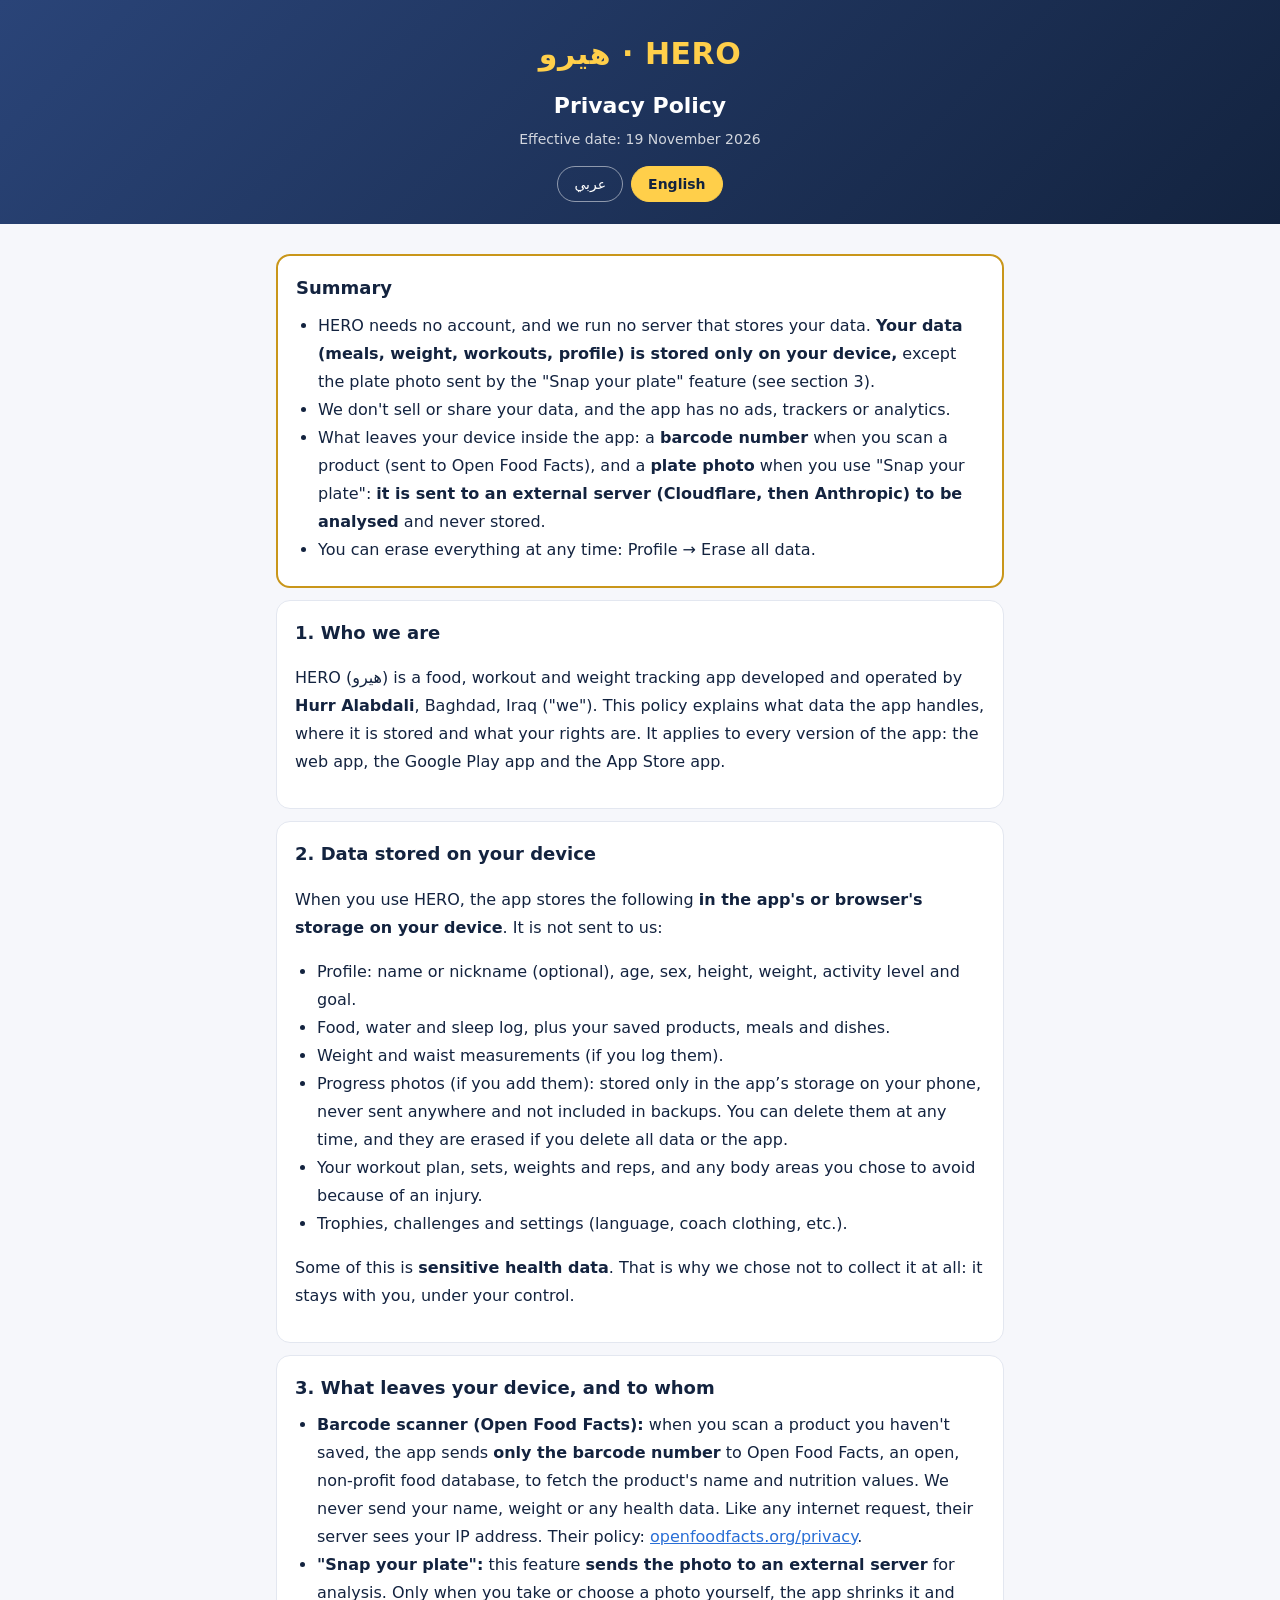
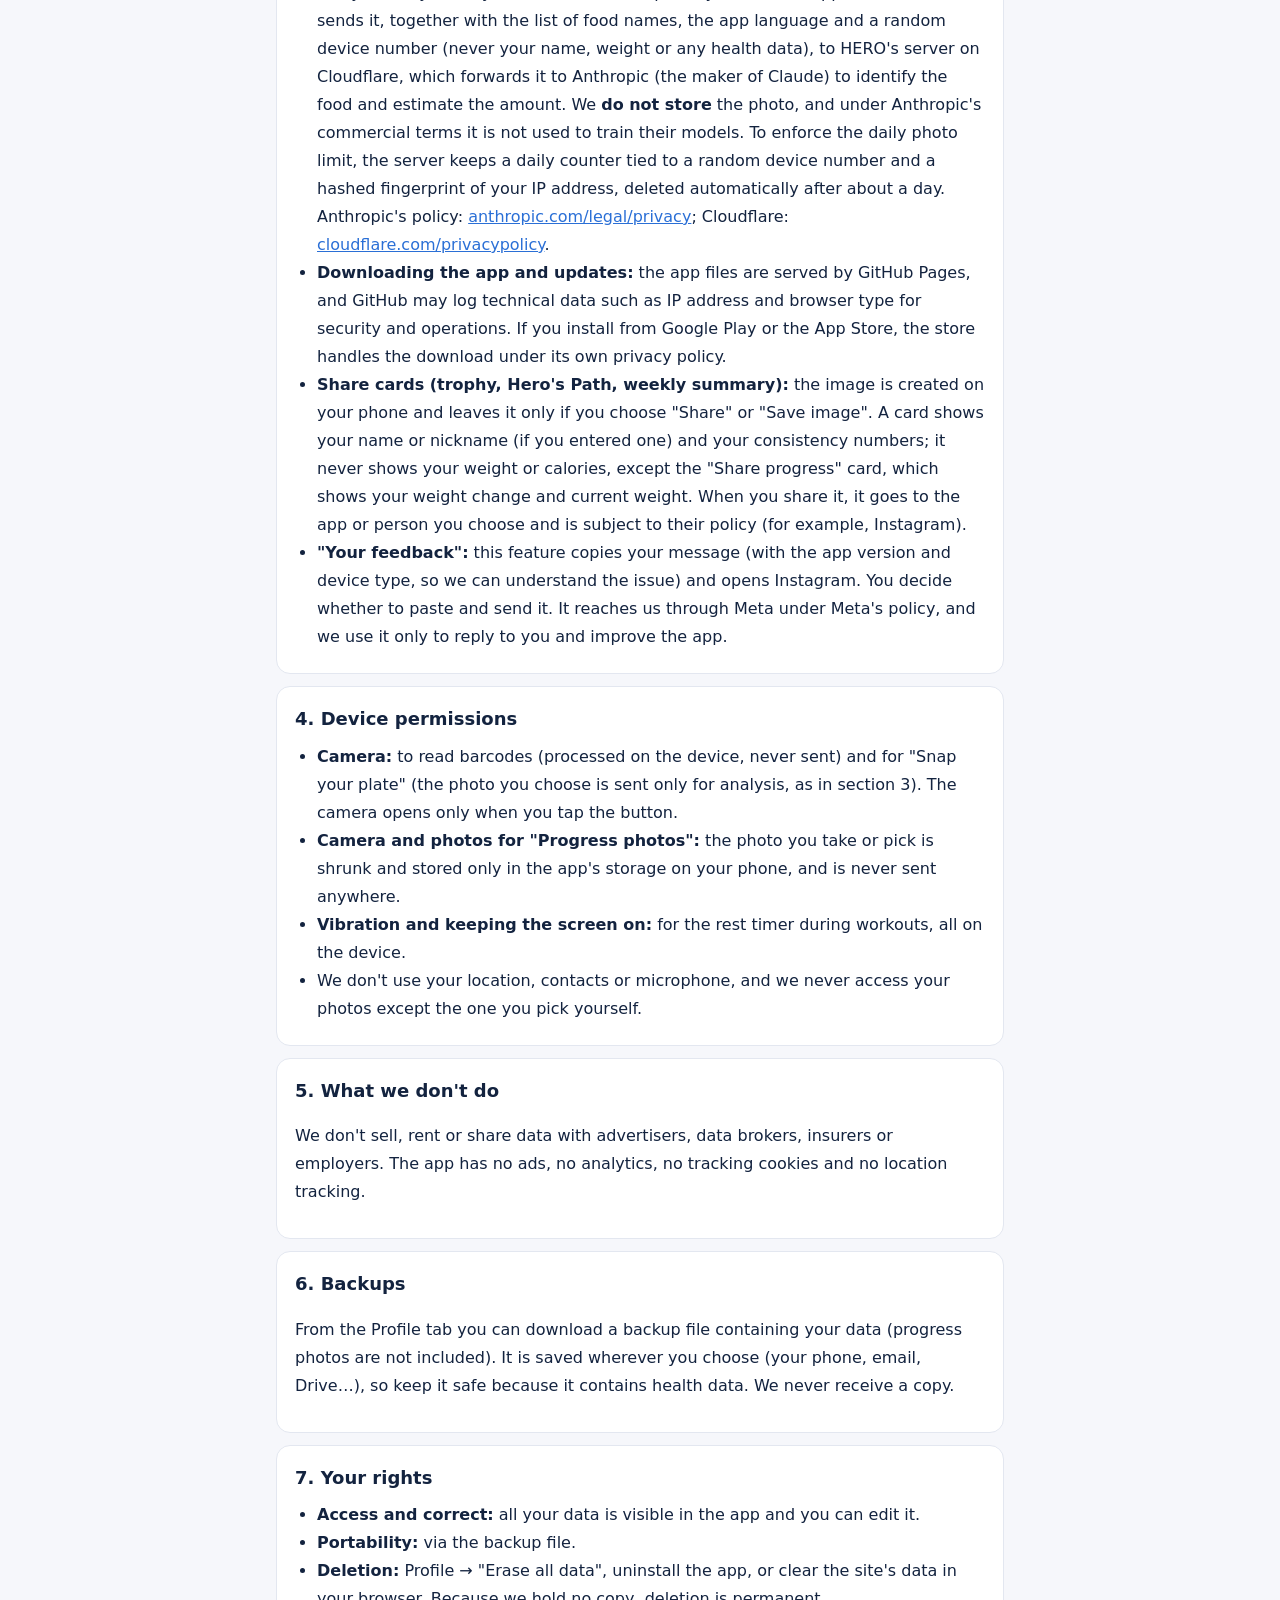
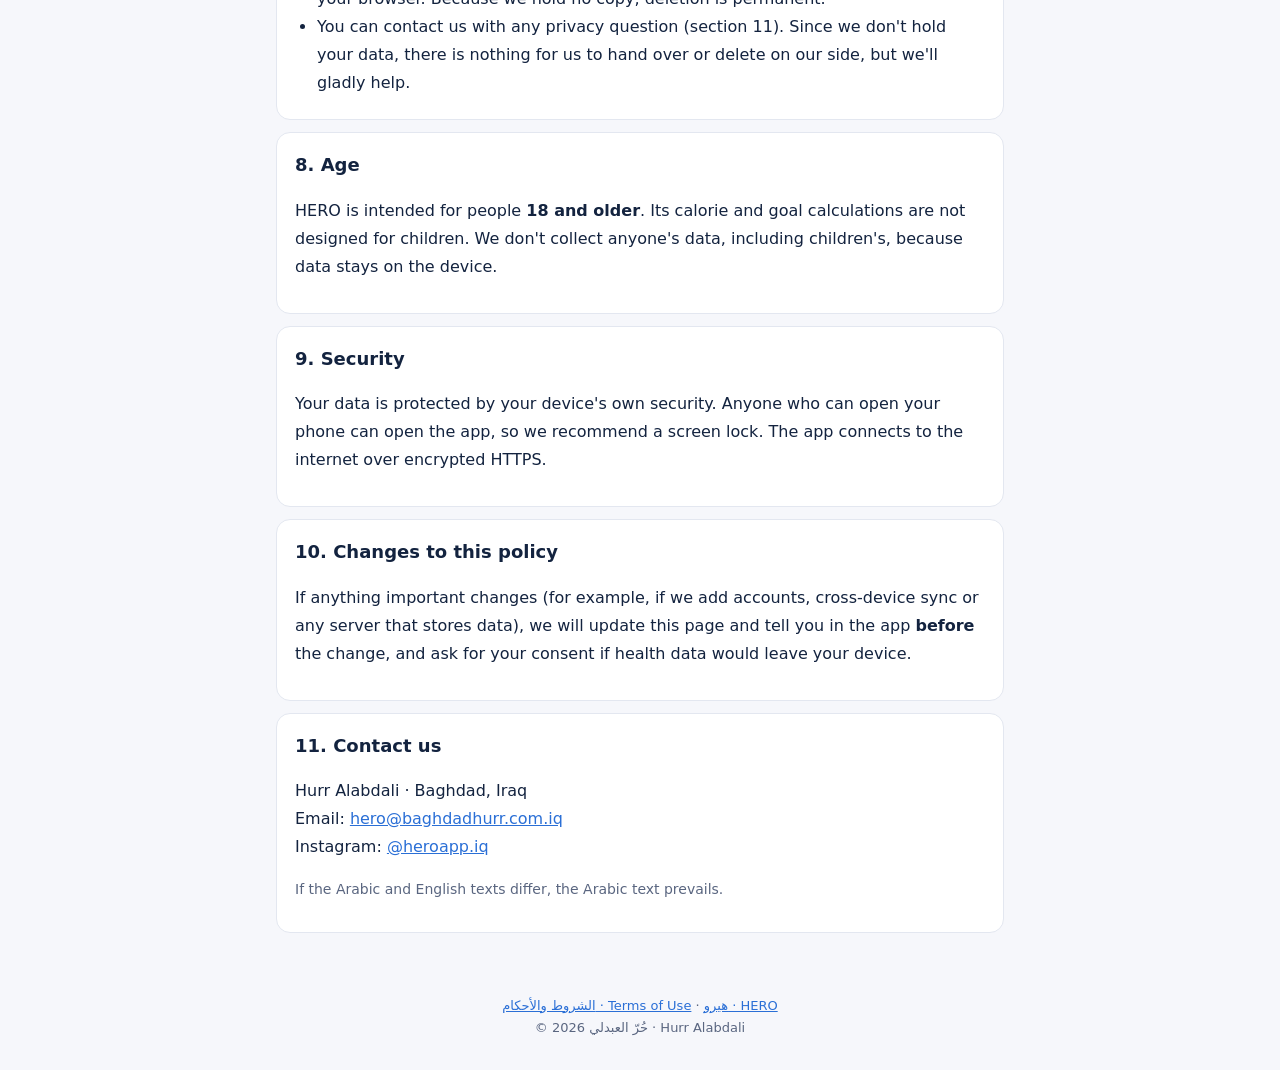
==== commit e5c52e42: "تصحيح نصوص الخصوصية Co-Authored-By: Claude Sonnet 5.5 <noreply@anthropic.com>" ====
--- a/privacy.html
+++ b/privacy.html
@@ -47,9 +47,9 @@
   <section class="sum">
     <h2>الخلاصة</h2>
     <ul>
-      <li>هيرو ما يحتاج حساب، وما عندنا سيرفر يحفظ بياناتك. <b>كل بياناتك (أكلك، وزنك، تمارينك، معلوماتك) تنحفظ بموبايلك بس.</b></li>
+      <li>هيرو ما يحتاج حساب، وما عندنا سيرفر يحفظ بياناتك. <b>بياناتك (أكلك، وزنك، تمارينك، معلوماتك) تنحفظ بموبايلك بس،</b> ما عدا صورة الصحن اللي تنرسل بميزة «صوّر صحنك» (شوف الفقرة 3).</li>
       <li>ما نبيع بياناتك، وما نشاركها، وما بيها إعلانات ولا أدوات تتبّع أو تحليل.</li>
-      <li>الشي اللي يطلع من موبايلك داخل التطبيق: <b>رقم الباركود</b> لما تمسح منتج (يروح لـ Open Food Facts)، و<b>صورة الصحن</b> لما تستخدم «صوّر صحنك» (تنرسل للتحليل وما تنحفظ).</li>
+      <li>الشي اللي يطلع من موبايلك داخل التطبيق: <b>رقم الباركود</b> لما تمسح منتج (يروح لـ Open Food Facts)، و<b>صورة الصحن</b> لما تستخدم «صوّر صحنك»: <b>تنرسل لسيرفر خارجي (Cloudflare وبعدها Anthropic) حتى تنحلل</b>، وما تنحفظ.</li>
       <li>تكدر تمسح كل شي بأي وقت من: ملفي ← مسح كل البيانات.</li>
     </ul>
   </section>
@@ -77,7 +77,7 @@
     <h2>3. شنو يطلع من جهازك، ولمنو</h2>
     <ul>
       <li><b>قارئ الباركود (Open Food Facts):</b> لما تمسح منتج مو محفوظ عندك، يرسل التطبيق <b>رقم الباركود بس</b> لـ Open Food Facts (قاعدة بيانات غذائية مفتوحة وغير ربحية) حتى يجيب اسم المنتج وقيمه. ما نرسل اسمك ولا وزنك ولا أي بيانات صحية. مثل أي اتصال بالإنترنت، خادمهم يشوف عنوان IP مالتك. سياستهم: <a href="https://world.openfoodfacts.org/privacy" rel="noopener">openfoodfacts.org/privacy</a>.</li>
-      <li><b>«صوّر صحنك»:</b> بس لما تصوّر صحن أو تختار صورة بنفسك، التطبيق يصغّر الصورة ويرسلها ويا قائمة أسماء الأكلات ولغة التطبيق (بدون اسمك ولا وزنك ولا أي بيانات صحية) لسيرفر هيرو على Cloudflare، وهو يرسلها لـ Anthropic (شركة Claude) حتى تتعرف على الأكل وتقدّر الكمية. الصورة <b>ما تنحفظ</b> عندنا، ومثل ما تنص شروط Anthropic التجارية، ما تُستخدم لتدريب نماذجها. حتى نحدد عدد الصور اليومي، ينحفظ بالسيرفر عدّاد يومي مرتبط برقم عشوائي للجهاز وبصمة مشفّرة لعنوان IP، وينمسح تلقائياً بعد يوم تقريباً. سياسة Anthropic: <a href="https://www.anthropic.com/legal/privacy" rel="noopener">anthropic.com/legal/privacy</a>، وCloudflare: <a href="https://www.cloudflare.com/privacypolicy/" rel="noopener">cloudflare.com/privacypolicy</a>.</li>
+      <li><b>«صوّر صحنك»:</b> هذي الميزة <b>ترسل الصورة لسيرفر خارجي</b> حتى يحللها. بس لما تصوّر صحن أو تختار صورة بنفسك، التطبيق يصغّر الصورة ويرسلها ويا قائمة أسماء الأكلات ولغة التطبيق ورقم عشوائي للجهاز (بدون اسمك ولا وزنك ولا أي بيانات صحية) لسيرفر هيرو على Cloudflare، وهو يرسلها لـ Anthropic (شركة Claude) حتى تتعرف على الأكل وتقدّر الكمية. الصورة <b>ما تنحفظ</b> عندنا، ومثل ما تنص شروط Anthropic التجارية، ما تُستخدم لتدريب نماذجها. حتى نحدد عدد الصور اليومي، ينحفظ بالسيرفر عدّاد يومي مرتبط برقم عشوائي للجهاز وبصمة مشفّرة لعنوان IP، وينمسح تلقائياً بعد يوم تقريباً. سياسة Anthropic: <a href="https://www.anthropic.com/legal/privacy" rel="noopener">anthropic.com/legal/privacy</a>، وCloudflare: <a href="https://www.cloudflare.com/privacypolicy/" rel="noopener">cloudflare.com/privacypolicy</a>.</li>
       <li><b>تنزيل التطبيق وتحديثاته:</b> ملفات التطبيق تنزل من استضافة GitHub Pages، وGitHub ممكن يسجل بيانات تقنية مثل عنوان IP ونوع المتصفح بسجلاته لأغراض الأمان والتشغيل. إذا نزلته من Google Play أو App Store، المتجر يتعامل مع التنزيل حسب سياسة الخصوصية مالته.</li>
       <li><b>بطاقات المشاركة (الإنجاز، طريق البطل، ملخص الأسبوع):</b> الصورة تنسوى داخل موبايلك، وما تطلع منه إلا إذا إنت اخترت «شارك» أو «نزّل الصورة». البطاقة بيها اسمك أو لقبك (إذا كاتبه) وأرقام التزامك، وما بيها وزنك ولا سعراتك إلا بطاقة «شارك تقدّمك» اللي بيها تغيّر وزنك ووزنك الحالي. لما تشاركها، توصل للتطبيق أو الشخص اللي تختاره وتخضع لسياسته (مثلاً انستغرام).</li>
       <li><b>«رأيك يهمنا»:</b> هذي الخاصية تنسخ رسالتك (ويا رقم النسخة ونوع الجهاز حتى نفهم المشكلة) وتفتح انستغرام. إنت اللي تقرر تلصقها وتدزها أو لا. الرسالة توصلنا عن طريق Meta وتخضع لسياستها، ونستخدمها بس حتى نرد عليك ونحسّن التطبيق.</li>
@@ -143,9 +143,9 @@
   <section class="sum">
     <h2>Summary</h2>
     <ul>
-      <li>HERO needs no account, and we run no server that stores your data. <b>All your data (meals, weight, workouts, profile) is stored only on your device.</b></li>
+      <li>HERO needs no account, and we run no server that stores your data. <b>Your data (meals, weight, workouts, profile) is stored only on your device,</b> except the plate photo sent by the "Snap your plate" feature (see section 3).</li>
       <li>We don't sell or share your data, and the app has no ads, trackers or analytics.</li>
-      <li>What leaves your device inside the app: a <b>barcode number</b> when you scan a product (sent to Open Food Facts), and a <b>plate photo</b> when you use "Snap your plate" (sent for analysis and never stored).</li>
+      <li>What leaves your device inside the app: a <b>barcode number</b> when you scan a product (sent to Open Food Facts), and a <b>plate photo</b> when you use "Snap your plate": <b>it is sent to an external server (Cloudflare, then Anthropic) to be analysed</b> and never stored.</li>
       <li>You can erase everything at any time: Profile → Erase all data.</li>
     </ul>
   </section>
@@ -173,7 +173,7 @@
     <h2>3. What leaves your device, and to whom</h2>
     <ul>
       <li><b>Barcode scanner (Open Food Facts):</b> when you scan a product you haven't saved, the app sends <b>only the barcode number</b> to Open Food Facts, an open, non-profit food database, to fetch the product's name and nutrition values. We never send your name, weight or any health data. Like any internet request, their server sees your IP address. Their policy: <a href="https://world.openfoodfacts.org/privacy" rel="noopener">openfoodfacts.org/privacy</a>.</li>
-      <li><b>"Snap your plate":</b> only when you take or choose a photo yourself, the app shrinks it and sends it, together with the list of food names and the app language (never your name, weight or any health data), to HERO's server on Cloudflare, which forwards it to Anthropic (the maker of Claude) to identify the food and estimate the amount. We <b>do not store</b> the photo, and under Anthropic's commercial terms it is not used to train their models. To enforce the daily photo limit, the server keeps a daily counter tied to a random device number and a hashed fingerprint of your IP address, deleted automatically after about a day. Anthropic's policy: <a href="https://www.anthropic.com/legal/privacy" rel="noopener">anthropic.com/legal/privacy</a>; Cloudflare: <a href="https://www.cloudflare.com/privacypolicy/" rel="noopener">cloudflare.com/privacypolicy</a>.</li>
+      <li><b>"Snap your plate":</b> this feature <b>sends the photo to an external server</b> for analysis. Only when you take or choose a photo yourself, the app shrinks it and sends it, together with the list of food names, the app language and a random device number (never your name, weight or any health data), to HERO's server on Cloudflare, which forwards it to Anthropic (the maker of Claude) to identify the food and estimate the amount. We <b>do not store</b> the photo, and under Anthropic's commercial terms it is not used to train their models. To enforce the daily photo limit, the server keeps a daily counter tied to a random device number and a hashed fingerprint of your IP address, deleted automatically after about a day. Anthropic's policy: <a href="https://www.anthropic.com/legal/privacy" rel="noopener">anthropic.com/legal/privacy</a>; Cloudflare: <a href="https://www.cloudflare.com/privacypolicy/" rel="noopener">cloudflare.com/privacypolicy</a>.</li>
       <li><b>Downloading the app and updates:</b> the app files are served by GitHub Pages, and GitHub may log technical data such as IP address and browser type for security and operations. If you install from Google Play or the App Store, the store handles the download under its own privacy policy.</li>
       <li><b>Share cards (trophy, Hero's Path, weekly summary):</b> the image is created on your phone and leaves it only if you choose "Share" or "Save image". A card shows your name or nickname (if you entered one) and your consistency numbers; it never shows your weight or calories, except the "Share progress" card, which shows your weight change and current weight. When you share it, it goes to the app or person you choose and is subject to their policy (for example, Instagram).</li>
       <li><b>"Your feedback":</b> this feature copies your message (with the app version and device type, so we can understand the issue) and opens Instagram. You decide whether to paste and send it. It reaches us through Meta under Meta's policy, and we use it only to reply to you and improve the app.</li>
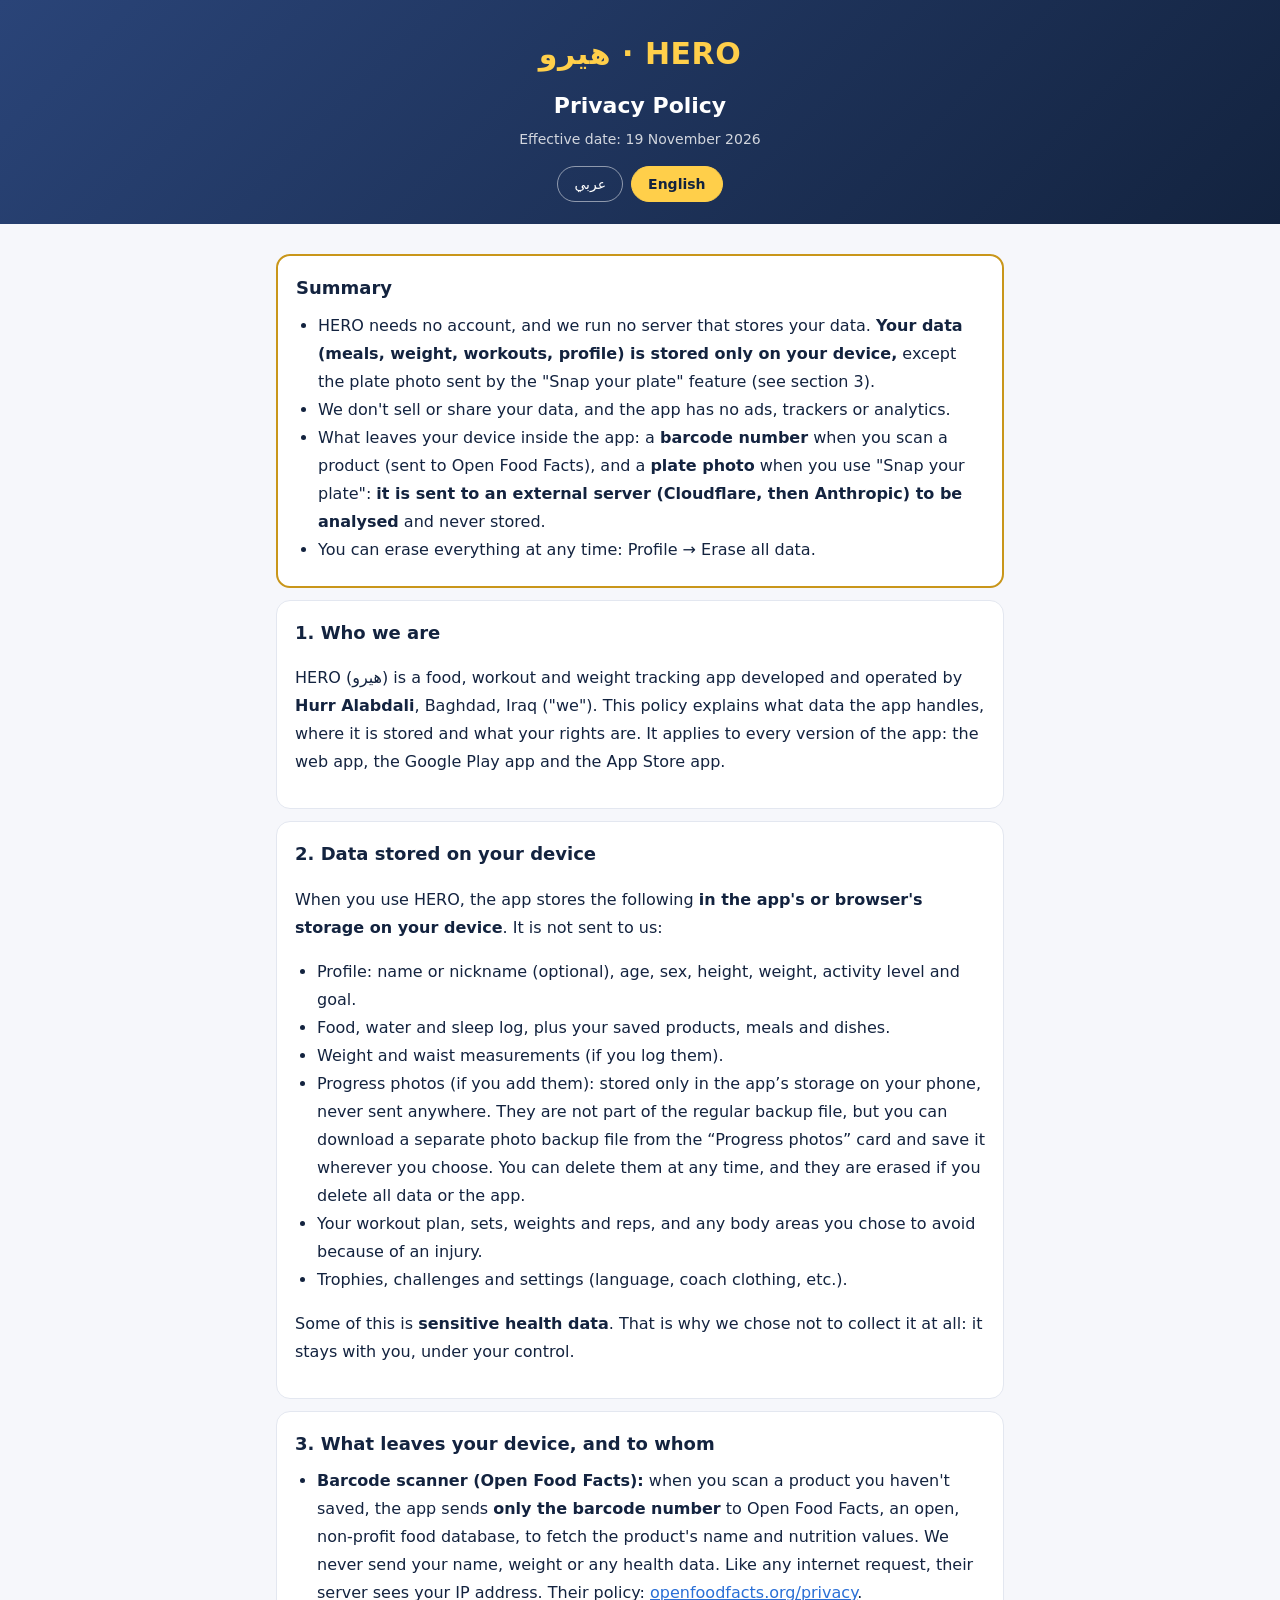
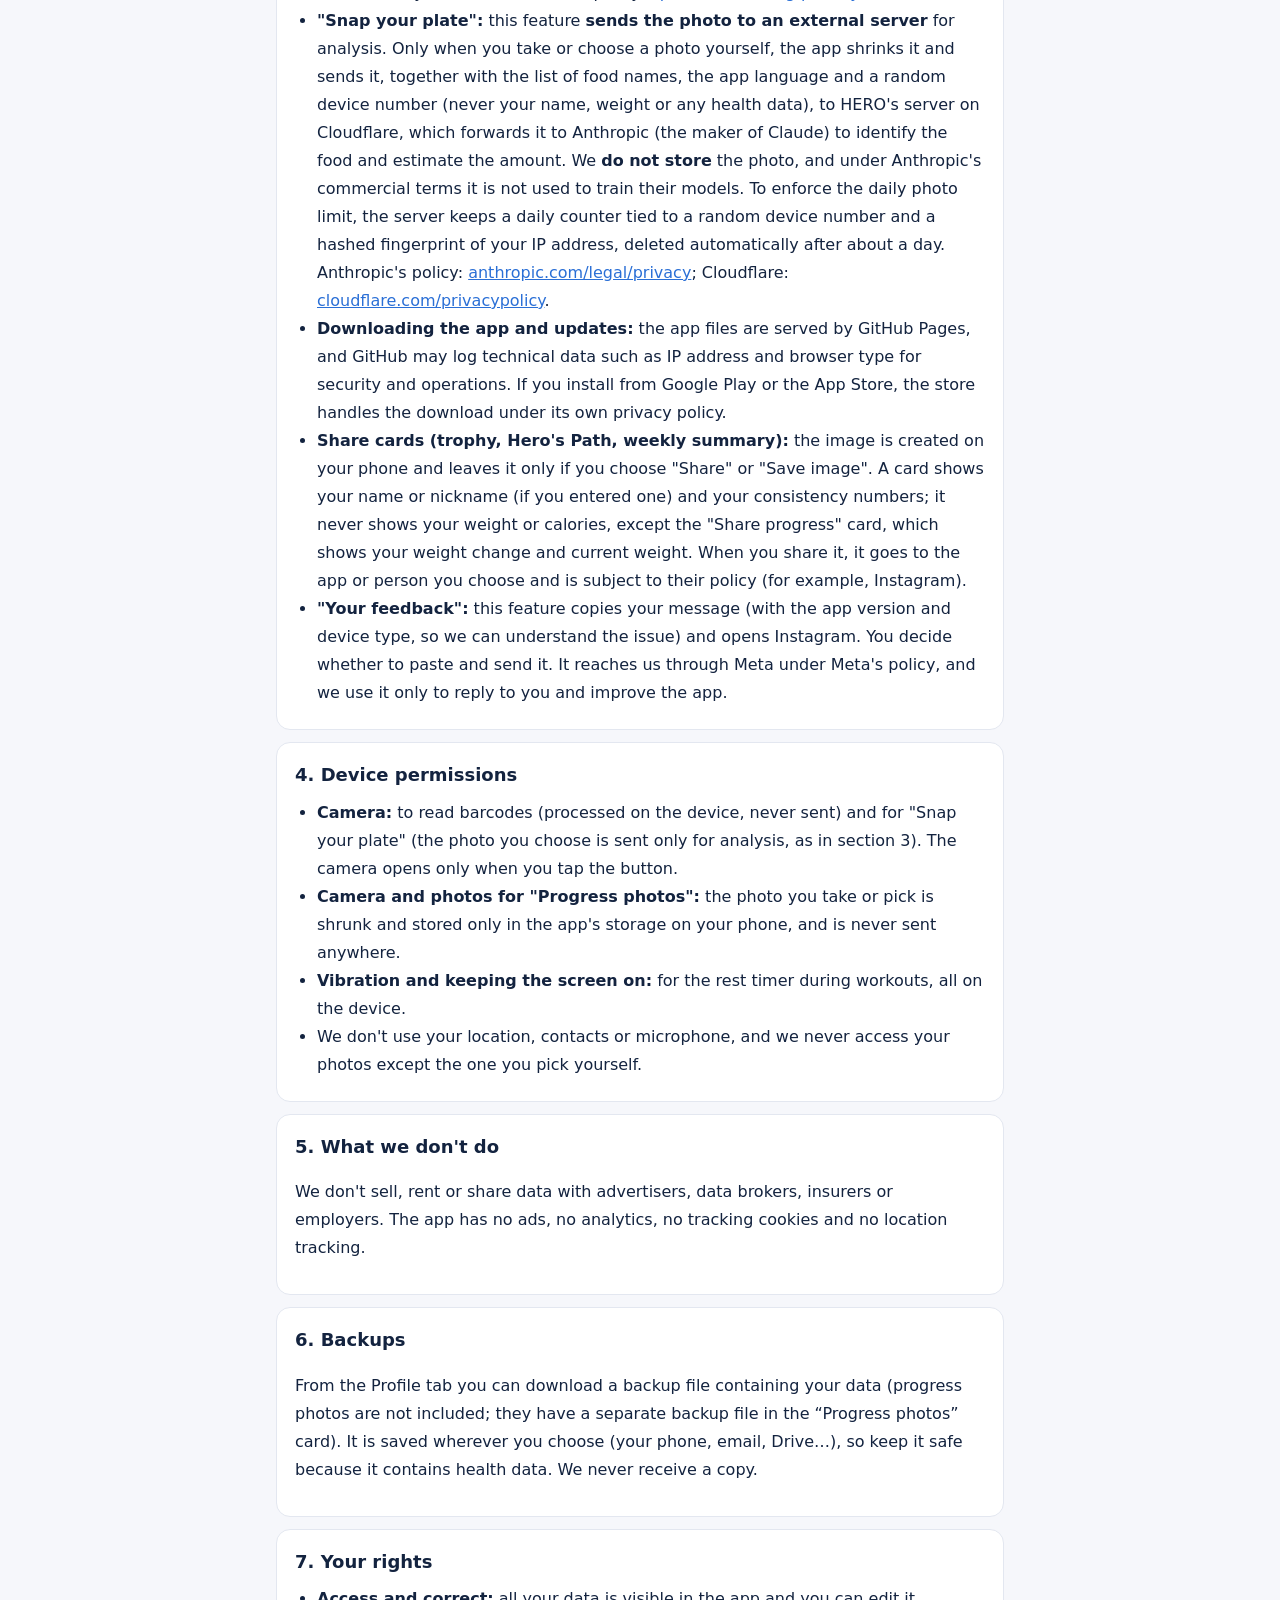
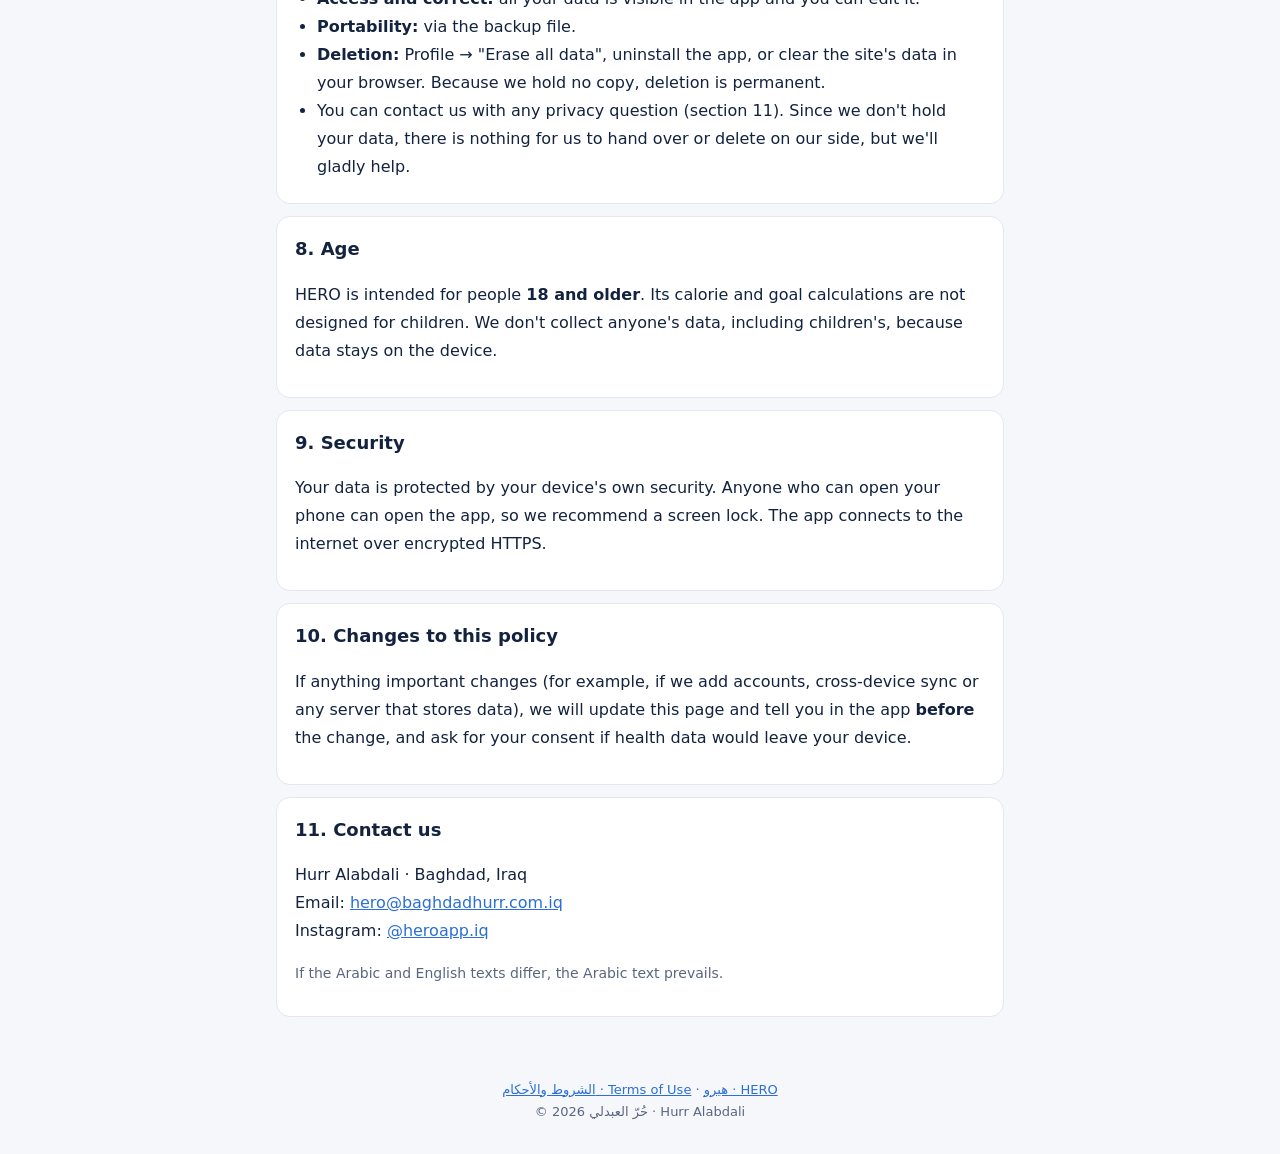
==== commit 3eaa2f10: "نسخة احتياطية لصور التقدّم: ملف منفصل (تصدير/استرجاع بالدمج) + تحديث نصوص الخصوصية والشروط Co-Author" ====
--- a/privacy.html
+++ b/privacy.html
@@ -66,7 +66,7 @@
       <li>معلومات «ملفي»: الاسم أو اللقب (اختياري)، العمر، الجنس، الطول، الوزن، مستوى النشاط، وهدفك.</li>
       <li>سجل الأكل والماي والنوم، ومنتجاتك ووجباتك وطبخاتك المحفوظة.</li>
       <li>الوزن ومحيط الخصر (إذا سجلته).</li>
-      <li>صور التقدّم (إذا ضفتها): تنحفظ داخل ذاكرة التطبيق بموبايلك بس، ما تنرسل لأي مكان، وما تدخل بالنسخة الاحتياطية. تكدر تحذفها بأي وقت، وتنمسح إذا مسحت كل البيانات أو التطبيق.</li>
+      <li>صور التقدّم (إذا ضفتها): تنحفظ داخل ذاكرة التطبيق بموبايلك بس، ما تنرسل لأي مكان، وما تدخل بملف النسخة الاحتياطية العادي، بس تكدر تنزّل لها ملف نسخة منفصل من بطاقة «صور التقدّم» وتحفظه وين تختار. تكدر تحذفها بأي وقت، وتنمسح إذا مسحت كل البيانات أو التطبيق.</li>
       <li>برنامج التمرين، الجولات والأوزان والعدات، والمناطق اللي اخترت تتجنبها بسبب إصابة.</li>
       <li>الكؤوس والتحديات والإعدادات (اللغة، الملابس بالمدرب…).</li>
     </ul>
@@ -101,7 +101,7 @@
 
   <section>
     <h2>6. النسخة الاحتياطية</h2>
-    <p>من «ملفي» تكدر تنزّل ملف نسخة احتياطية فيه بياناتك (صور التقدّم ما تدخل بيه). هذا الملف ينحفظ وين تختار إنت (الموبايل، الإيميل، Drive…)، فحافظ عليه لأن بي بيانات صحية. إحنا ما نستلم نسخة منه.</p>
+    <p>من «ملفي» تكدر تنزّل ملف نسخة احتياطية فيه بياناتك (صور التقدّم ما تدخل بيه، ولها ملف نسخة منفصل من بطاقة «صور التقدّم»). هذا الملف ينحفظ وين تختار إنت (الموبايل، الإيميل، Drive…)، فحافظ عليه لأن بي بيانات صحية. إحنا ما نستلم نسخة منه.</p>
   </section>
 
   <section>
@@ -162,7 +162,7 @@
       <li>Profile: name or nickname (optional), age, sex, height, weight, activity level and goal.</li>
       <li>Food, water and sleep log, plus your saved products, meals and dishes.</li>
       <li>Weight and waist measurements (if you log them).</li>
-      <li>Progress photos (if you add them): stored only in the app’s storage on your phone, never sent anywhere and not included in backups. You can delete them at any time, and they are erased if you delete all data or the app.</li>
+      <li>Progress photos (if you add them): stored only in the app’s storage on your phone, never sent anywhere. They are not part of the regular backup file, but you can download a separate photo backup file from the “Progress photos” card and save it wherever you choose. You can delete them at any time, and they are erased if you delete all data or the app.</li>
       <li>Your workout plan, sets, weights and reps, and any body areas you chose to avoid because of an injury.</li>
       <li>Trophies, challenges and settings (language, coach clothing, etc.).</li>
     </ul>
@@ -197,7 +197,7 @@
 
   <section>
     <h2>6. Backups</h2>
-    <p>From the Profile tab you can download a backup file containing your data (progress photos are not included). It is saved wherever you choose (your phone, email, Drive…), so keep it safe because it contains health data. We never receive a copy.</p>
+    <p>From the Profile tab you can download a backup file containing your data (progress photos are not included; they have a separate backup file in the “Progress photos” card). It is saved wherever you choose (your phone, email, Drive…), so keep it safe because it contains health data. We never receive a copy.</p>
   </section>
 
   <section>
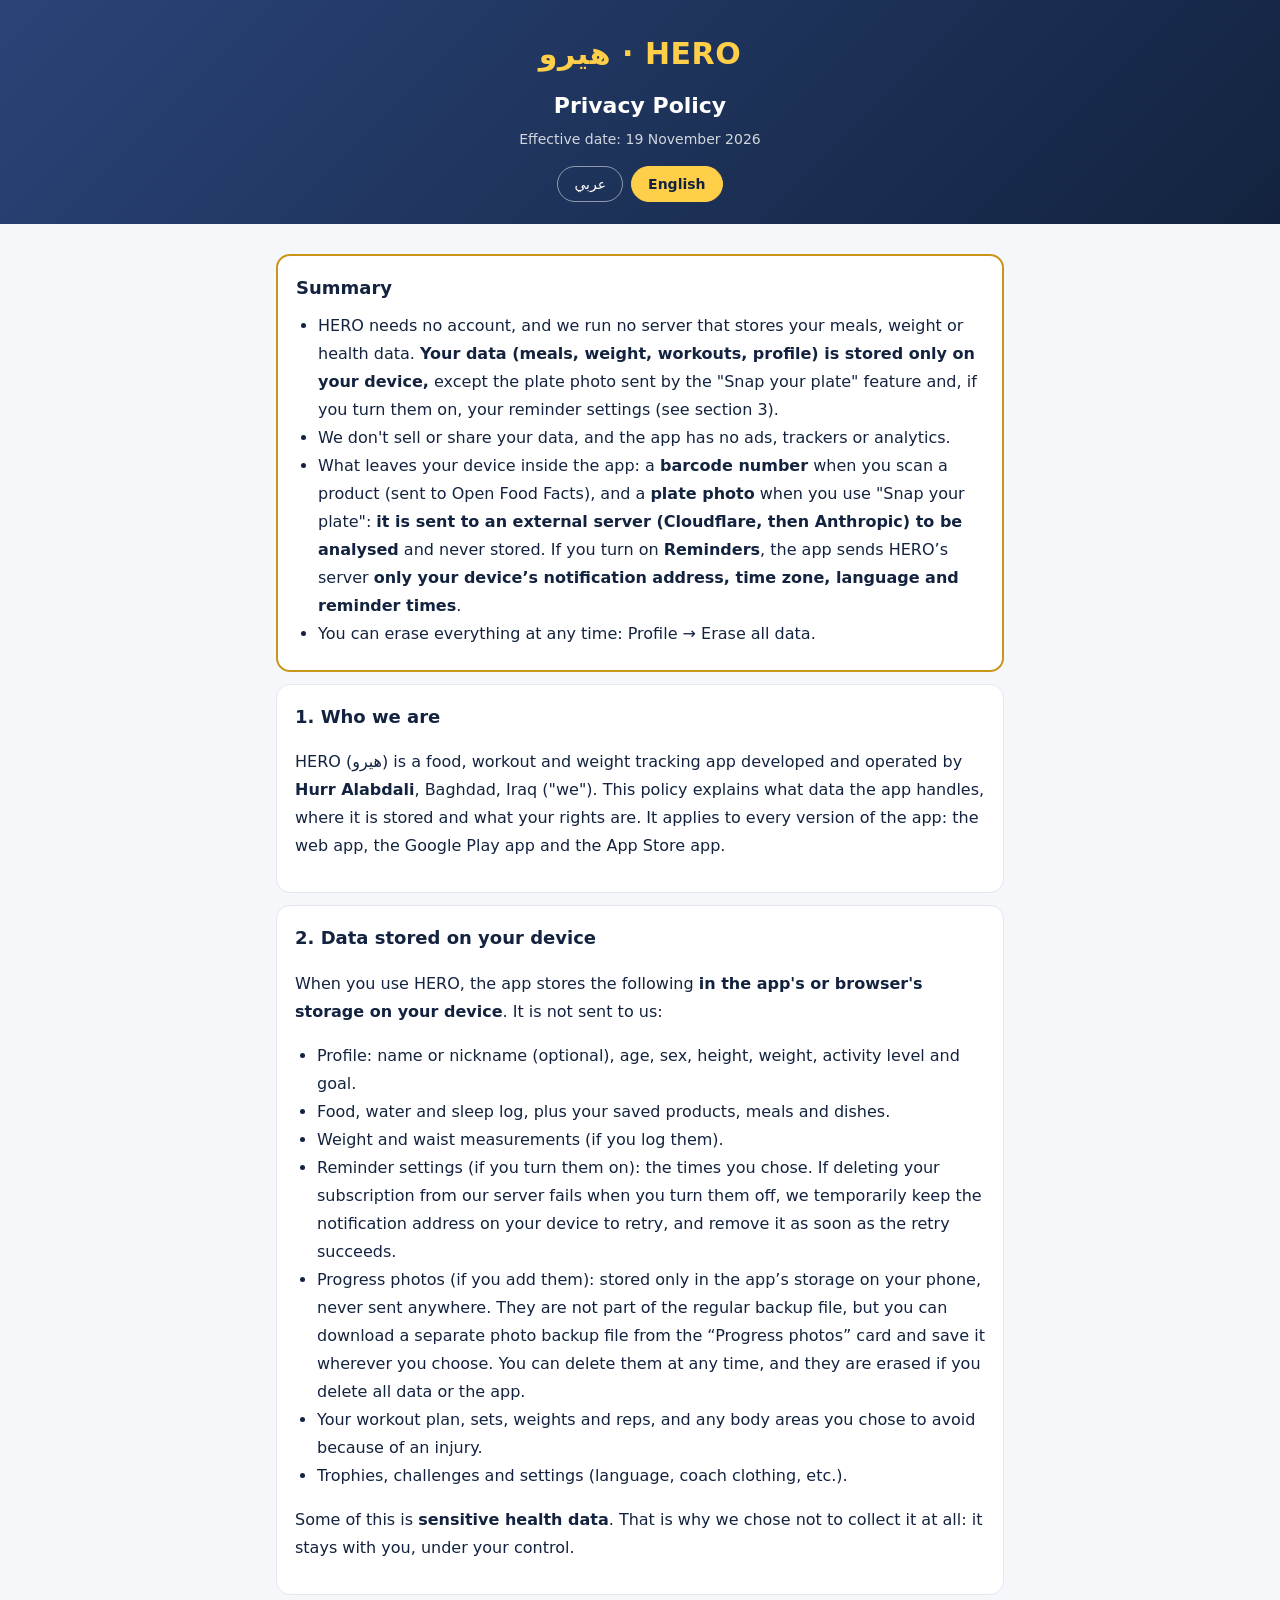
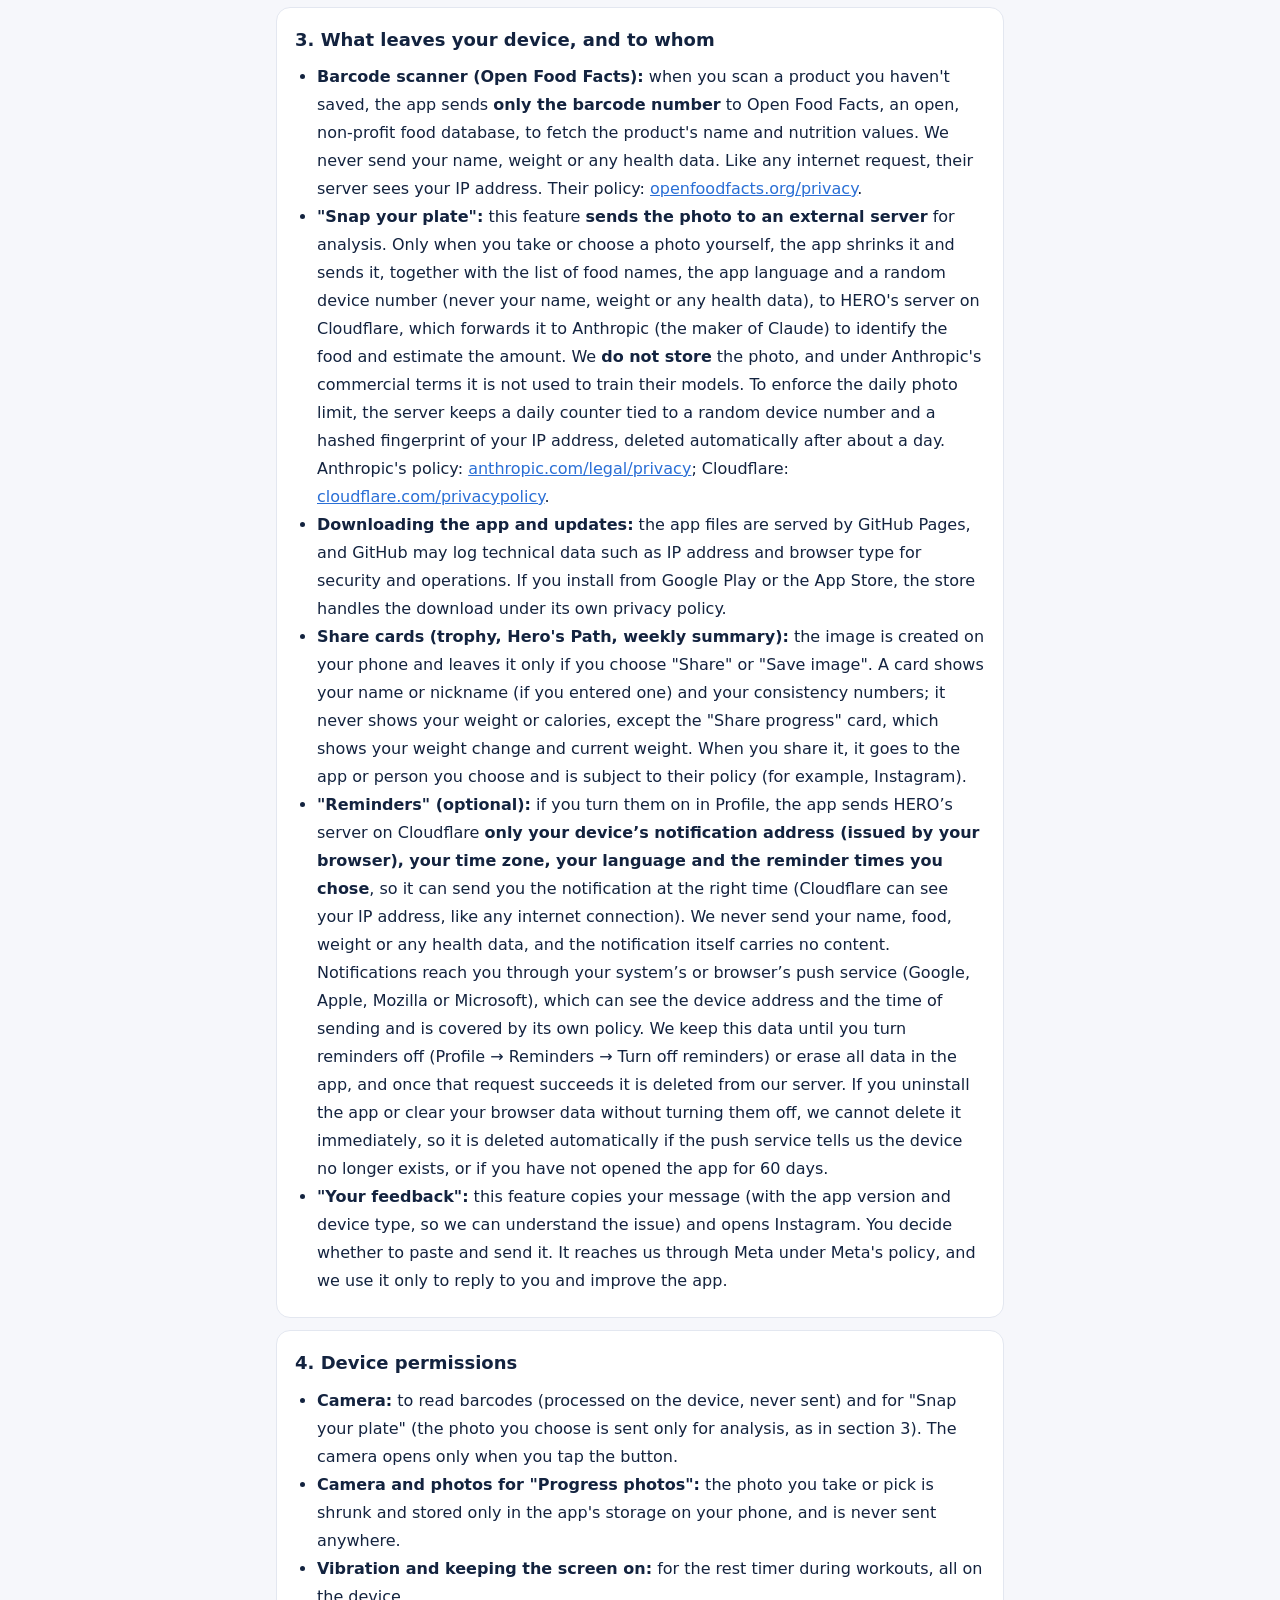
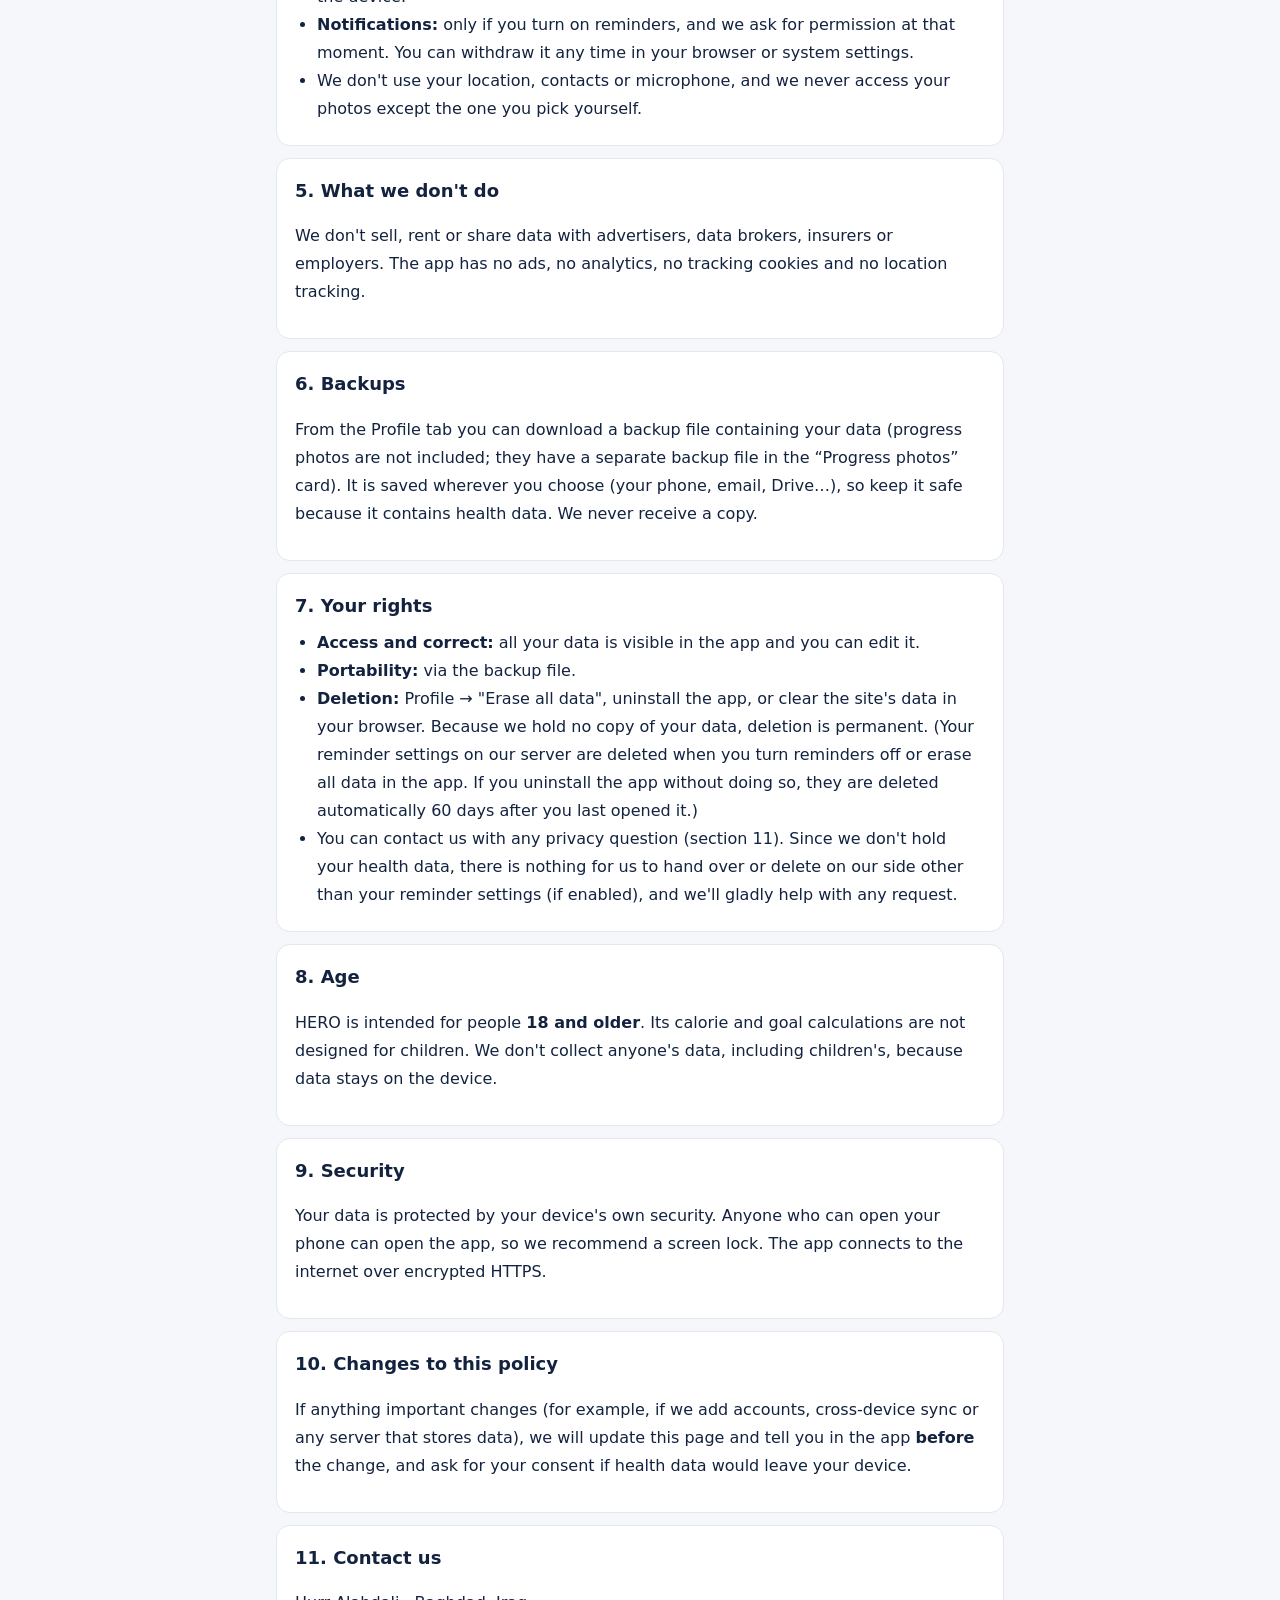
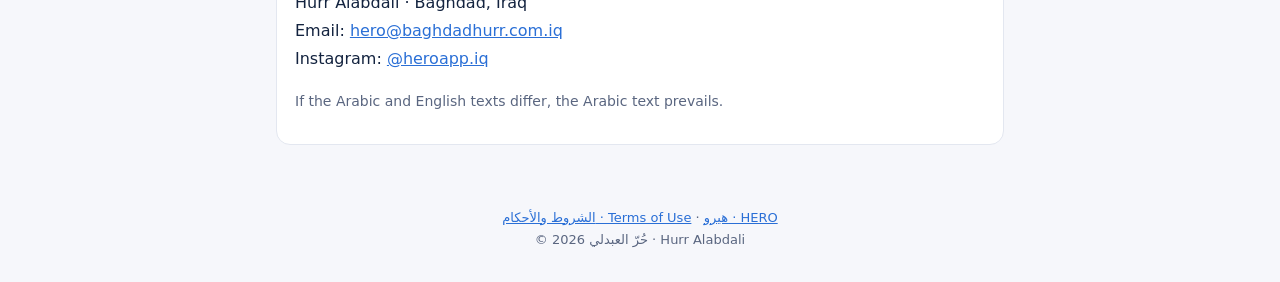
==== commit a873acf4: "تذكيرات الإشعارات (Web Push): Worker منفصل (D1 + Cron)، service worker، بطاقة بملفي، وتحديث الخصوصية" ====
--- a/privacy.html
+++ b/privacy.html
@@ -47,9 +47,9 @@
   <section class="sum">
     <h2>الخلاصة</h2>
     <ul>
-      <li>هيرو ما يحتاج حساب، وما عندنا سيرفر يحفظ بياناتك. <b>بياناتك (أكلك، وزنك، تمارينك، معلوماتك) تنحفظ بموبايلك بس،</b> ما عدا صورة الصحن اللي تنرسل بميزة «صوّر صحنك» (شوف الفقرة 3).</li>
+      <li>هيرو ما يحتاج حساب، وما عندنا سيرفر يحفظ أكلك أو وزنك أو بياناتك الصحية. <b>بياناتك (أكلك، وزنك، تمارينك، معلوماتك) تنحفظ بموبايلك بس،</b> ما عدا صورة الصحن اللي تنرسل بميزة «صوّر صحنك»، وإعدادات التذكيرات إذا فعّلتها (شوف الفقرة 3).</li>
       <li>ما نبيع بياناتك، وما نشاركها، وما بيها إعلانات ولا أدوات تتبّع أو تحليل.</li>
-      <li>الشي اللي يطلع من موبايلك داخل التطبيق: <b>رقم الباركود</b> لما تمسح منتج (يروح لـ Open Food Facts)، و<b>صورة الصحن</b> لما تستخدم «صوّر صحنك»: <b>تنرسل لسيرفر خارجي (Cloudflare وبعدها Anthropic) حتى تنحلل</b>، وما تنحفظ.</li>
+      <li>الشي اللي يطلع من موبايلك داخل التطبيق: <b>رقم الباركود</b> لما تمسح منتج (يروح لـ Open Food Facts)، و<b>صورة الصحن</b> لما تستخدم «صوّر صحنك»: <b>تنرسل لسيرفر خارجي (Cloudflare وبعدها Anthropic) حتى تنحلل</b>، وما تنحفظ. وإذا فعّلت <b>«التذكيرات»</b> يرسل التطبيق لسيرفر هيرو <b>عنوان إشعارات جهازك ومنطقتك الزمنية ولغتك وأوقات التذكير</b> بس.</li>
       <li>تكدر تمسح كل شي بأي وقت من: ملفي ← مسح كل البيانات.</li>
     </ul>
   </section>
@@ -66,6 +66,7 @@
       <li>معلومات «ملفي»: الاسم أو اللقب (اختياري)، العمر، الجنس، الطول، الوزن، مستوى النشاط، وهدفك.</li>
       <li>سجل الأكل والماي والنوم، ومنتجاتك ووجباتك وطبخاتك المحفوظة.</li>
       <li>الوزن ومحيط الخصر (إذا سجلته).</li>
+      <li>إعدادات التذكيرات (إذا فعّلتها): الأوقات اللي اخترتها. وإذا فشل مسح اشتراكك من سيرفرنا لما تطفيها، نحتفظ بعنوان الإشعارات مؤقتاً بجهازك حتى نعيد المحاولة، وينمسح أول ما ينجح.</li>
       <li>صور التقدّم (إذا ضفتها): تنحفظ داخل ذاكرة التطبيق بموبايلك بس، ما تنرسل لأي مكان، وما تدخل بملف النسخة الاحتياطية العادي، بس تكدر تنزّل لها ملف نسخة منفصل من بطاقة «صور التقدّم» وتحفظه وين تختار. تكدر تحذفها بأي وقت، وتنمسح إذا مسحت كل البيانات أو التطبيق.</li>
       <li>برنامج التمرين، الجولات والأوزان والعدات، والمناطق اللي اخترت تتجنبها بسبب إصابة.</li>
       <li>الكؤوس والتحديات والإعدادات (اللغة، الملابس بالمدرب…).</li>
@@ -80,6 +81,7 @@
       <li><b>«صوّر صحنك»:</b> هذي الميزة <b>ترسل الصورة لسيرفر خارجي</b> حتى يحللها. بس لما تصوّر صحن أو تختار صورة بنفسك، التطبيق يصغّر الصورة ويرسلها ويا قائمة أسماء الأكلات ولغة التطبيق ورقم عشوائي للجهاز (بدون اسمك ولا وزنك ولا أي بيانات صحية) لسيرفر هيرو على Cloudflare، وهو يرسلها لـ Anthropic (شركة Claude) حتى تتعرف على الأكل وتقدّر الكمية. الصورة <b>ما تنحفظ</b> عندنا، ومثل ما تنص شروط Anthropic التجارية، ما تُستخدم لتدريب نماذجها. حتى نحدد عدد الصور اليومي، ينحفظ بالسيرفر عدّاد يومي مرتبط برقم عشوائي للجهاز وبصمة مشفّرة لعنوان IP، وينمسح تلقائياً بعد يوم تقريباً. سياسة Anthropic: <a href="https://www.anthropic.com/legal/privacy" rel="noopener">anthropic.com/legal/privacy</a>، وCloudflare: <a href="https://www.cloudflare.com/privacypolicy/" rel="noopener">cloudflare.com/privacypolicy</a>.</li>
       <li><b>تنزيل التطبيق وتحديثاته:</b> ملفات التطبيق تنزل من استضافة GitHub Pages، وGitHub ممكن يسجل بيانات تقنية مثل عنوان IP ونوع المتصفح بسجلاته لأغراض الأمان والتشغيل. إذا نزلته من Google Play أو App Store، المتجر يتعامل مع التنزيل حسب سياسة الخصوصية مالته.</li>
       <li><b>بطاقات المشاركة (الإنجاز، طريق البطل، ملخص الأسبوع):</b> الصورة تنسوى داخل موبايلك، وما تطلع منه إلا إذا إنت اخترت «شارك» أو «نزّل الصورة». البطاقة بيها اسمك أو لقبك (إذا كاتبه) وأرقام التزامك، وما بيها وزنك ولا سعراتك إلا بطاقة «شارك تقدّمك» اللي بيها تغيّر وزنك ووزنك الحالي. لما تشاركها، توصل للتطبيق أو الشخص اللي تختاره وتخضع لسياسته (مثلاً انستغرام).</li>
+      <li><b>«التذكيرات» (اختيارية):</b> إذا فعّلتها من ملفي، يرسل التطبيق لسيرفر هيرو على Cloudflare <b>عنوان إشعارات جهازك (يصدره متصفحك)، ومنطقتك الزمنية، ولغتك، وأوقات التذكير اللي اخترتها، بس</b>، حتى يرسل لك الإشعار بالوقت المحدد (وCloudflare يشوف عنوان IP مالك مثل أي اتصال بالإنترنت). ما نرسل اسمك ولا أكلك ولا وزنك ولا أي بيانات صحية، والإشعار نفسه ما بيه محتوى. الإشعارات توصلك عن طريق خدمة الإشعارات مال نظامك أو متصفحك (Google أو Apple أو Mozilla أو Microsoft)، وهي تشوف عنوان الجهاز ووقت الإرسال وتخضع لسياساتها. نحتفظ بهذي البيانات لحد ما تطفي التذكيرات (ملفي ← التذكيرات ← طفّي التذكيرات) أو تمسح كل البيانات من التطبيق، وبعد ما ينجح الطلب تنمسح من سيرفرنا. إذا حذفت التطبيق أو مسحت بيانات المتصفح بدون ما تطفيها، ما نكدر نمسحها فوراً، فتنمسح تلقائياً إذا خدمة الإشعارات كالت إن الجهاز ما عاد موجود، أو إذا ما فتحت التطبيق 60 يوم.</li>
       <li><b>«رأيك يهمنا»:</b> هذي الخاصية تنسخ رسالتك (ويا رقم النسخة ونوع الجهاز حتى نفهم المشكلة) وتفتح انستغرام. إنت اللي تقرر تلصقها وتدزها أو لا. الرسالة توصلنا عن طريق Meta وتخضع لسياستها، ونستخدمها بس حتى نرد عليك ونحسّن التطبيق.</li>
     </ul>
   </section>
@@ -90,6 +92,7 @@
       <li><b>الكاميرا:</b> لقراءة الباركود (الصورة تنقرا داخل الجهاز وما تنرسل)، ولـ«صوّر صحنك» (الصورة اللي تختارها تنرسل للتحليل بس، مثل ما بالفقرة 3). ما نفتح الكاميرا إلا لما تضغط الزر.</li>
       <li><b>الكاميرا والصور لـ«صور التقدّم»:</b> الصورة اللي تلتقطها أو تختارها تتصغّر وتنحفظ داخل ذاكرة التطبيق بموبايلك بس، وما تنرسل لأي مكان.</li>
       <li><b>الاهتزاز وإبقاء الشاشة شغالة:</b> لمؤقت الراحة أثناء التمرين، وكلها داخل الجهاز.</li>
+      <li><b>الإشعارات:</b> بس إذا فعّلت التذكيرات، ونطلب الإذن وقتها. تكدر تسحبه بأي وقت من إعدادات المتصفح أو النظام.</li>
       <li>ما نستخدم موقعك (GPS)، ولا جهات الاتصال، ولا المايكروفون، وما نوصل لصورك إلا الصورة اللي تختارها بنفسك.</li>
     </ul>
   </section>
@@ -109,8 +112,8 @@
     <ul>
       <li><b>تشوف وتعدّل:</b> كل بياناتك ظاهرة بالتطبيق وتكدر تعدلها.</li>
       <li><b>تنقلها:</b> بملف النسخة الاحتياطية.</li>
-      <li><b>تمسحها:</b> ملفي ← «مسح كل البيانات»، أو احذف التطبيق، أو امسح بيانات الموقع من المتصفح. لأن ما عدنا نسخة، المسح نهائي وما يترجع.</li>
-      <li>تكدر تراسلنا بأي سؤال عن خصوصيتك (القسم 11). لأننا ما نحتفظ ببياناتك، ما عدنا شي نسلمه أو نمسحه من طرفنا، بس راح نساعدك.</li>
+      <li><b>تمسحها:</b> ملفي ← «مسح كل البيانات»، أو احذف التطبيق، أو امسح بيانات الموقع من المتصفح. لأن ما عدنا نسخة من بياناتك، المسح نهائي وما يترجع. (إعدادات التذكيرات اللي على سيرفرنا تنمسح لما تطفي التذكيرات أو تمسح كل البيانات من التطبيق. إذا حذفت التطبيق بدونها تنمسح تلقائياً بعد 60 يوم من آخر فتح.)</li>
+      <li>تكدر تراسلنا بأي سؤال عن خصوصيتك (القسم 11). لأننا ما نحتفظ ببياناتك الصحية، ما عدنا شي نسلمه أو نمسحه من طرفنا غير إعدادات التذكيرات (إذا فعّلتها)، وراح نساعدك بأي طلب.</li>
     </ul>
   </section>
 
@@ -143,9 +146,9 @@
   <section class="sum">
     <h2>Summary</h2>
     <ul>
-      <li>HERO needs no account, and we run no server that stores your data. <b>Your data (meals, weight, workouts, profile) is stored only on your device,</b> except the plate photo sent by the "Snap your plate" feature (see section 3).</li>
+      <li>HERO needs no account, and we run no server that stores your meals, weight or health data. <b>Your data (meals, weight, workouts, profile) is stored only on your device,</b> except the plate photo sent by the "Snap your plate" feature and, if you turn them on, your reminder settings (see section 3).</li>
       <li>We don't sell or share your data, and the app has no ads, trackers or analytics.</li>
-      <li>What leaves your device inside the app: a <b>barcode number</b> when you scan a product (sent to Open Food Facts), and a <b>plate photo</b> when you use "Snap your plate": <b>it is sent to an external server (Cloudflare, then Anthropic) to be analysed</b> and never stored.</li>
+      <li>What leaves your device inside the app: a <b>barcode number</b> when you scan a product (sent to Open Food Facts), and a <b>plate photo</b> when you use "Snap your plate": <b>it is sent to an external server (Cloudflare, then Anthropic) to be analysed</b> and never stored. If you turn on <b>Reminders</b>, the app sends HERO’s server <b>only your device’s notification address, time zone, language and reminder times</b>.</li>
       <li>You can erase everything at any time: Profile → Erase all data.</li>
     </ul>
   </section>
@@ -162,6 +165,7 @@
       <li>Profile: name or nickname (optional), age, sex, height, weight, activity level and goal.</li>
       <li>Food, water and sleep log, plus your saved products, meals and dishes.</li>
       <li>Weight and waist measurements (if you log them).</li>
+      <li>Reminder settings (if you turn them on): the times you chose. If deleting your subscription from our server fails when you turn them off, we temporarily keep the notification address on your device to retry, and remove it as soon as the retry succeeds.</li>
       <li>Progress photos (if you add them): stored only in the app’s storage on your phone, never sent anywhere. They are not part of the regular backup file, but you can download a separate photo backup file from the “Progress photos” card and save it wherever you choose. You can delete them at any time, and they are erased if you delete all data or the app.</li>
       <li>Your workout plan, sets, weights and reps, and any body areas you chose to avoid because of an injury.</li>
       <li>Trophies, challenges and settings (language, coach clothing, etc.).</li>
@@ -176,6 +180,7 @@
       <li><b>"Snap your plate":</b> this feature <b>sends the photo to an external server</b> for analysis. Only when you take or choose a photo yourself, the app shrinks it and sends it, together with the list of food names, the app language and a random device number (never your name, weight or any health data), to HERO's server on Cloudflare, which forwards it to Anthropic (the maker of Claude) to identify the food and estimate the amount. We <b>do not store</b> the photo, and under Anthropic's commercial terms it is not used to train their models. To enforce the daily photo limit, the server keeps a daily counter tied to a random device number and a hashed fingerprint of your IP address, deleted automatically after about a day. Anthropic's policy: <a href="https://www.anthropic.com/legal/privacy" rel="noopener">anthropic.com/legal/privacy</a>; Cloudflare: <a href="https://www.cloudflare.com/privacypolicy/" rel="noopener">cloudflare.com/privacypolicy</a>.</li>
       <li><b>Downloading the app and updates:</b> the app files are served by GitHub Pages, and GitHub may log technical data such as IP address and browser type for security and operations. If you install from Google Play or the App Store, the store handles the download under its own privacy policy.</li>
       <li><b>Share cards (trophy, Hero's Path, weekly summary):</b> the image is created on your phone and leaves it only if you choose "Share" or "Save image". A card shows your name or nickname (if you entered one) and your consistency numbers; it never shows your weight or calories, except the "Share progress" card, which shows your weight change and current weight. When you share it, it goes to the app or person you choose and is subject to their policy (for example, Instagram).</li>
+      <li><b>"Reminders" (optional):</b> if you turn them on in Profile, the app sends HERO’s server on Cloudflare <b>only your device’s notification address (issued by your browser), your time zone, your language and the reminder times you chose</b>, so it can send you the notification at the right time (Cloudflare can see your IP address, like any internet connection). We never send your name, food, weight or any health data, and the notification itself carries no content. Notifications reach you through your system’s or browser’s push service (Google, Apple, Mozilla or Microsoft), which can see the device address and the time of sending and is covered by its own policy. We keep this data until you turn reminders off (Profile → Reminders → Turn off reminders) or erase all data in the app, and once that request succeeds it is deleted from our server. If you uninstall the app or clear your browser data without turning them off, we cannot delete it immediately, so it is deleted automatically if the push service tells us the device no longer exists, or if you have not opened the app for 60 days.</li>
       <li><b>"Your feedback":</b> this feature copies your message (with the app version and device type, so we can understand the issue) and opens Instagram. You decide whether to paste and send it. It reaches us through Meta under Meta's policy, and we use it only to reply to you and improve the app.</li>
     </ul>
   </section>
@@ -186,6 +191,7 @@
       <li><b>Camera:</b> to read barcodes (processed on the device, never sent) and for "Snap your plate" (the photo you choose is sent only for analysis, as in section 3). The camera opens only when you tap the button.</li>
       <li><b>Camera and photos for "Progress photos":</b> the photo you take or pick is shrunk and stored only in the app's storage on your phone, and is never sent anywhere.</li>
       <li><b>Vibration and keeping the screen on:</b> for the rest timer during workouts, all on the device.</li>
+      <li><b>Notifications:</b> only if you turn on reminders, and we ask for permission at that moment. You can withdraw it any time in your browser or system settings.</li>
       <li>We don't use your location, contacts or microphone, and we never access your photos except the one you pick yourself.</li>
     </ul>
   </section>
@@ -205,8 +211,8 @@
     <ul>
       <li><b>Access and correct:</b> all your data is visible in the app and you can edit it.</li>
       <li><b>Portability:</b> via the backup file.</li>
-      <li><b>Deletion:</b> Profile → "Erase all data", uninstall the app, or clear the site's data in your browser. Because we hold no copy, deletion is permanent.</li>
-      <li>You can contact us with any privacy question (section 11). Since we don't hold your data, there is nothing for us to hand over or delete on our side, but we'll gladly help.</li>
+      <li><b>Deletion:</b> Profile → "Erase all data", uninstall the app, or clear the site's data in your browser. Because we hold no copy of your data, deletion is permanent. (Your reminder settings on our server are deleted when you turn reminders off or erase all data in the app. If you uninstall the app without doing so, they are deleted automatically 60 days after you last opened it.)</li>
+      <li>You can contact us with any privacy question (section 11). Since we don't hold your health data, there is nothing for us to hand over or delete on our side other than your reminder settings (if enabled), and we'll gladly help with any request.</li>
     </ul>
   </section>
 
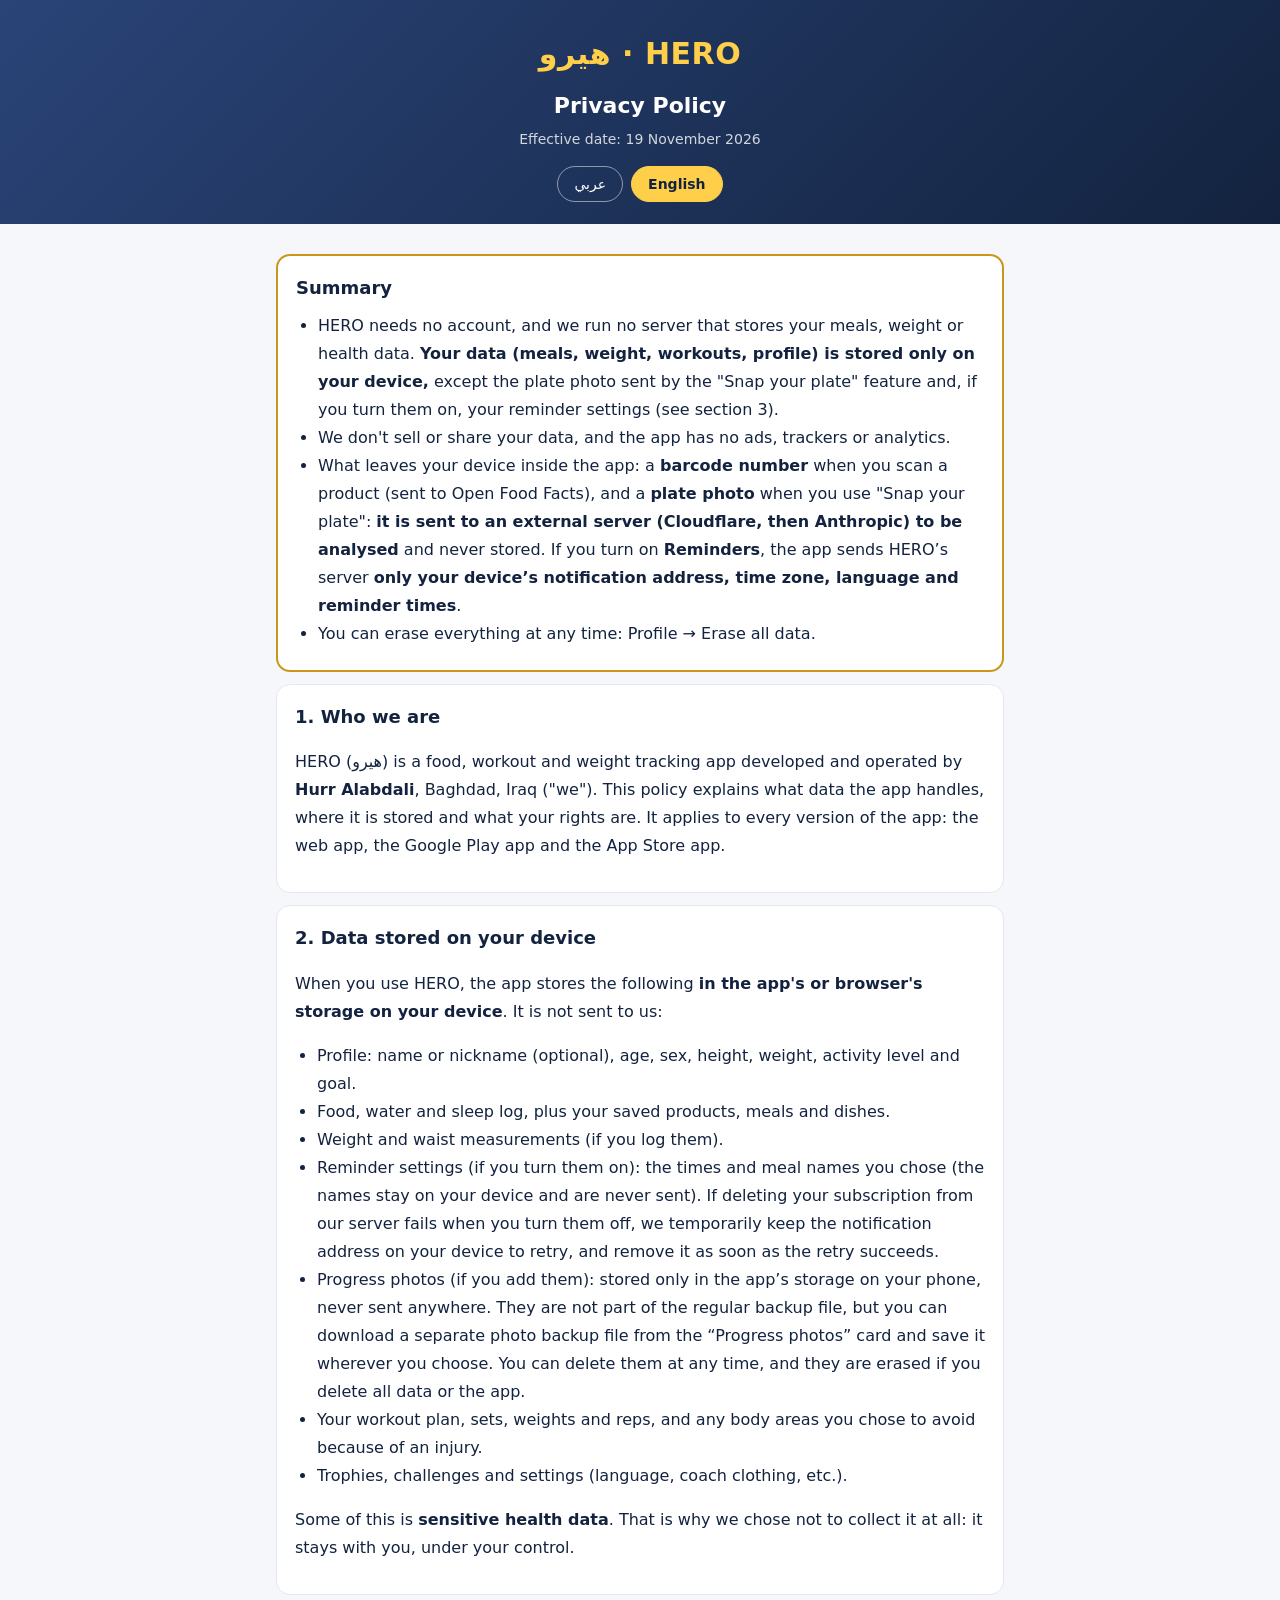
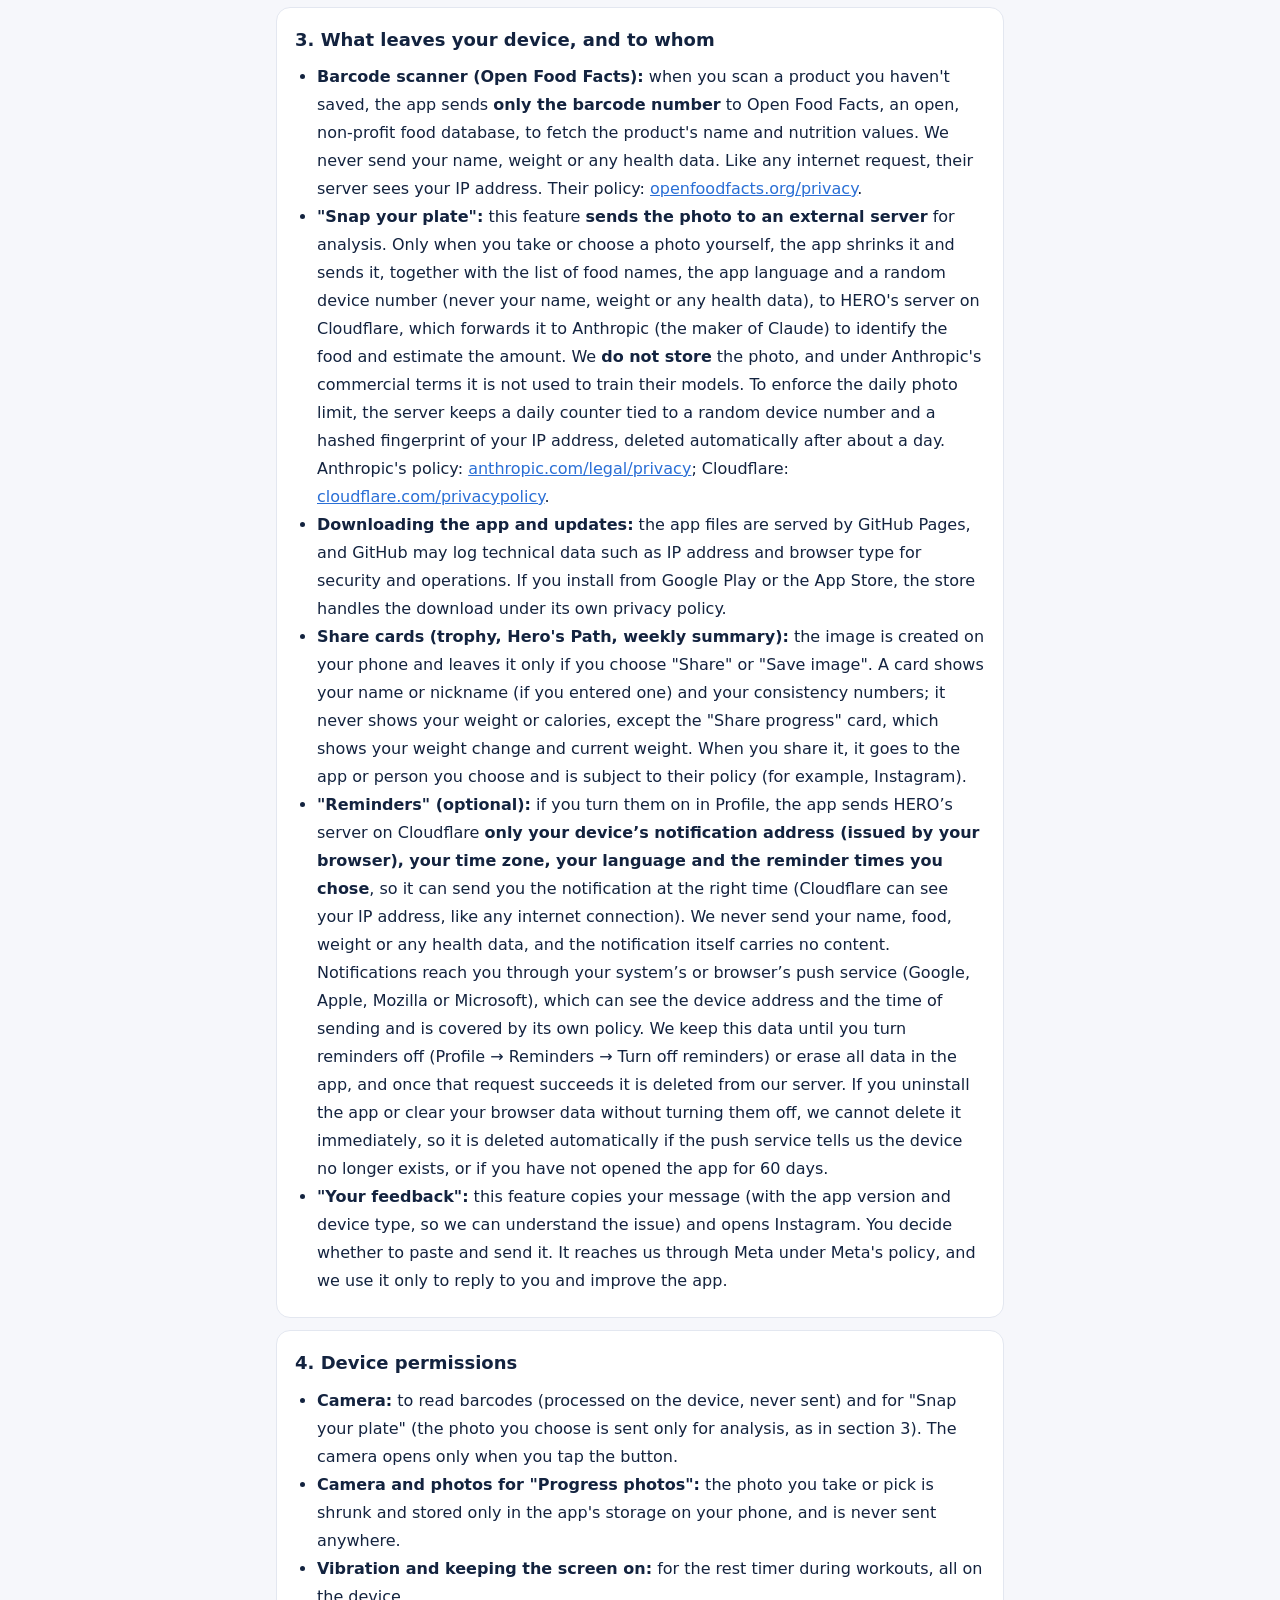
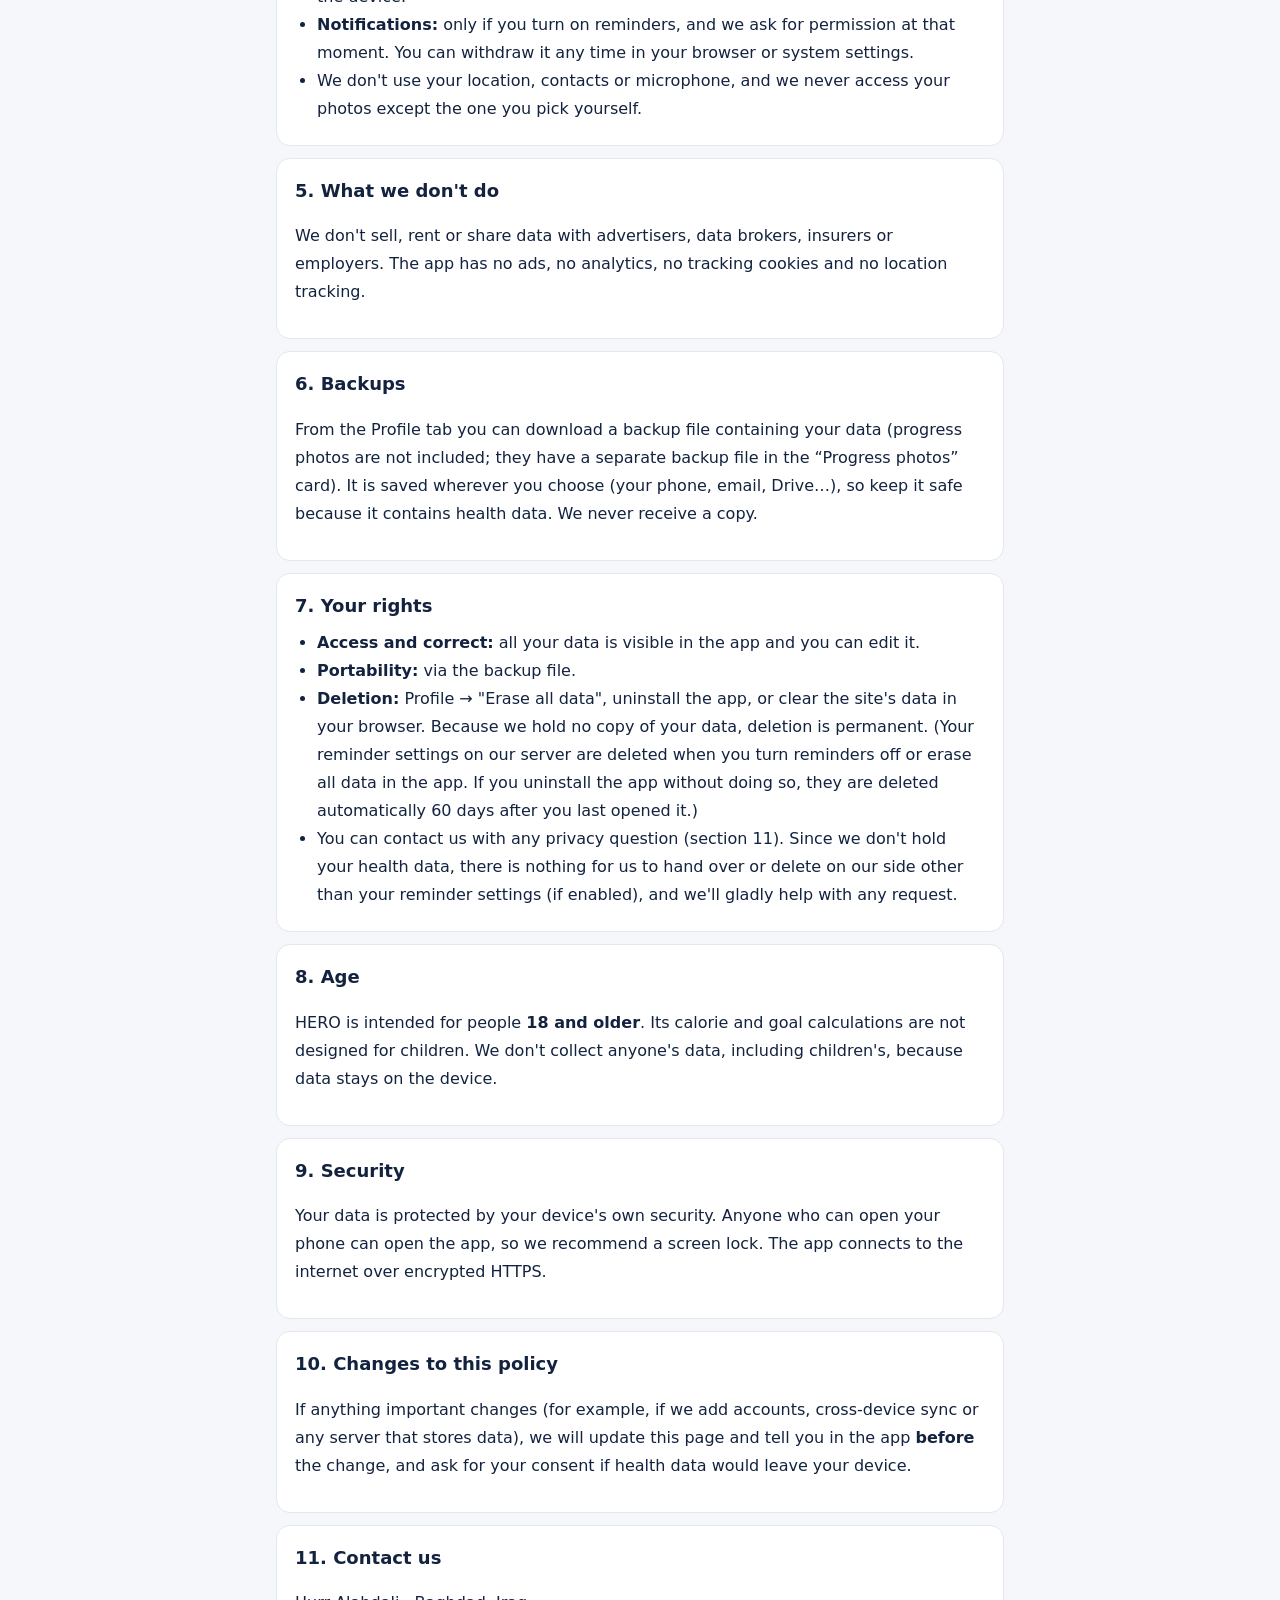
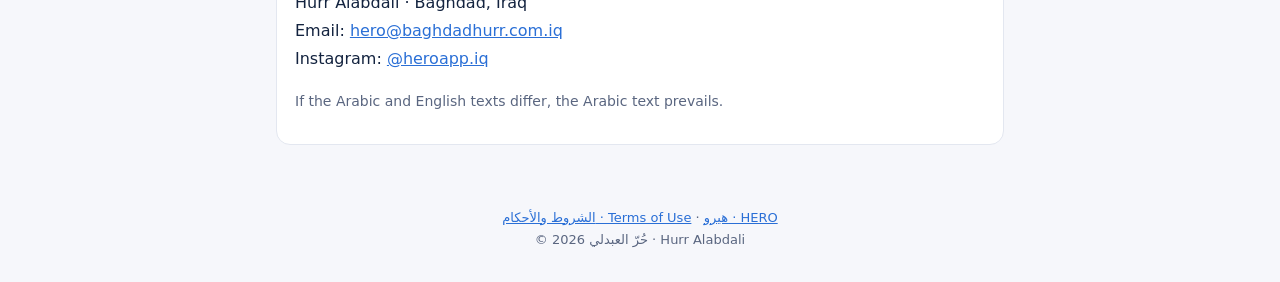
==== commit b6ddd14b: "تذكيرات: قائمة وجبات مرنة (حتى 8 بأسماء وأوقات من المستخدم؛ الأسماء بالجهاز بس)، إصلاح عرض الصفوف، و" ====
--- a/privacy.html
+++ b/privacy.html
@@ -66,7 +66,7 @@
       <li>معلومات «ملفي»: الاسم أو اللقب (اختياري)، العمر، الجنس، الطول، الوزن، مستوى النشاط، وهدفك.</li>
       <li>سجل الأكل والماي والنوم، ومنتجاتك ووجباتك وطبخاتك المحفوظة.</li>
       <li>الوزن ومحيط الخصر (إذا سجلته).</li>
-      <li>إعدادات التذكيرات (إذا فعّلتها): الأوقات اللي اخترتها. وإذا فشل مسح اشتراكك من سيرفرنا لما تطفيها، نحتفظ بعنوان الإشعارات مؤقتاً بجهازك حتى نعيد المحاولة، وينمسح أول ما ينجح.</li>
+      <li>إعدادات التذكيرات (إذا فعّلتها): الأوقات وأسماء الوجبات اللي اخترتها (الأسماء تبقى بجهازك ولا تنرسل). وإذا فشل مسح اشتراكك من سيرفرنا لما تطفيها، نحتفظ بعنوان الإشعارات مؤقتاً بجهازك حتى نعيد المحاولة، وينمسح أول ما ينجح.</li>
       <li>صور التقدّم (إذا ضفتها): تنحفظ داخل ذاكرة التطبيق بموبايلك بس، ما تنرسل لأي مكان، وما تدخل بملف النسخة الاحتياطية العادي، بس تكدر تنزّل لها ملف نسخة منفصل من بطاقة «صور التقدّم» وتحفظه وين تختار. تكدر تحذفها بأي وقت، وتنمسح إذا مسحت كل البيانات أو التطبيق.</li>
       <li>برنامج التمرين، الجولات والأوزان والعدات، والمناطق اللي اخترت تتجنبها بسبب إصابة.</li>
       <li>الكؤوس والتحديات والإعدادات (اللغة، الملابس بالمدرب…).</li>
@@ -165,7 +165,7 @@
       <li>Profile: name or nickname (optional), age, sex, height, weight, activity level and goal.</li>
       <li>Food, water and sleep log, plus your saved products, meals and dishes.</li>
       <li>Weight and waist measurements (if you log them).</li>
-      <li>Reminder settings (if you turn them on): the times you chose. If deleting your subscription from our server fails when you turn them off, we temporarily keep the notification address on your device to retry, and remove it as soon as the retry succeeds.</li>
+      <li>Reminder settings (if you turn them on): the times and meal names you chose (the names stay on your device and are never sent). If deleting your subscription from our server fails when you turn them off, we temporarily keep the notification address on your device to retry, and remove it as soon as the retry succeeds.</li>
       <li>Progress photos (if you add them): stored only in the app’s storage on your phone, never sent anywhere. They are not part of the regular backup file, but you can download a separate photo backup file from the “Progress photos” card and save it wherever you choose. You can delete them at any time, and they are erased if you delete all data or the app.</li>
       <li>Your workout plan, sets, weights and reps, and any body areas you chose to avoid because of an injury.</li>
       <li>Trophies, challenges and settings (language, coach clothing, etc.).</li>
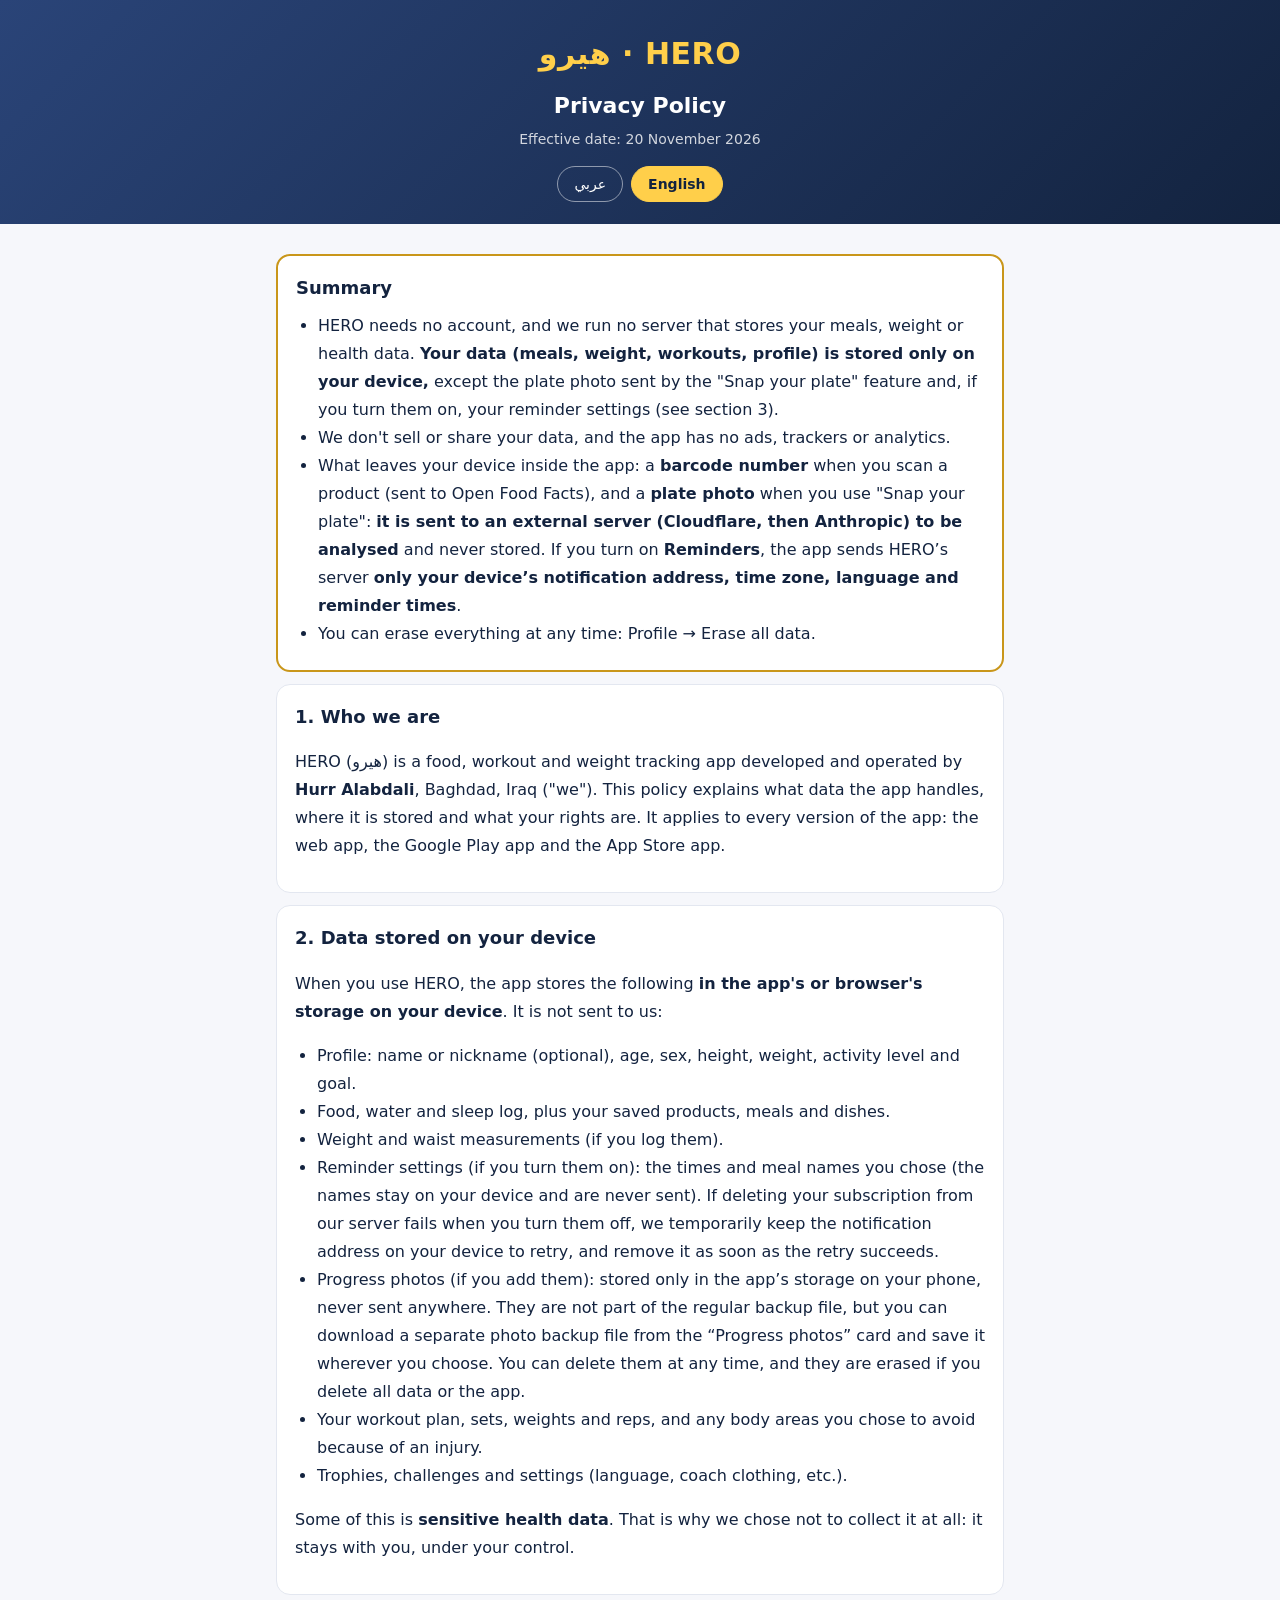
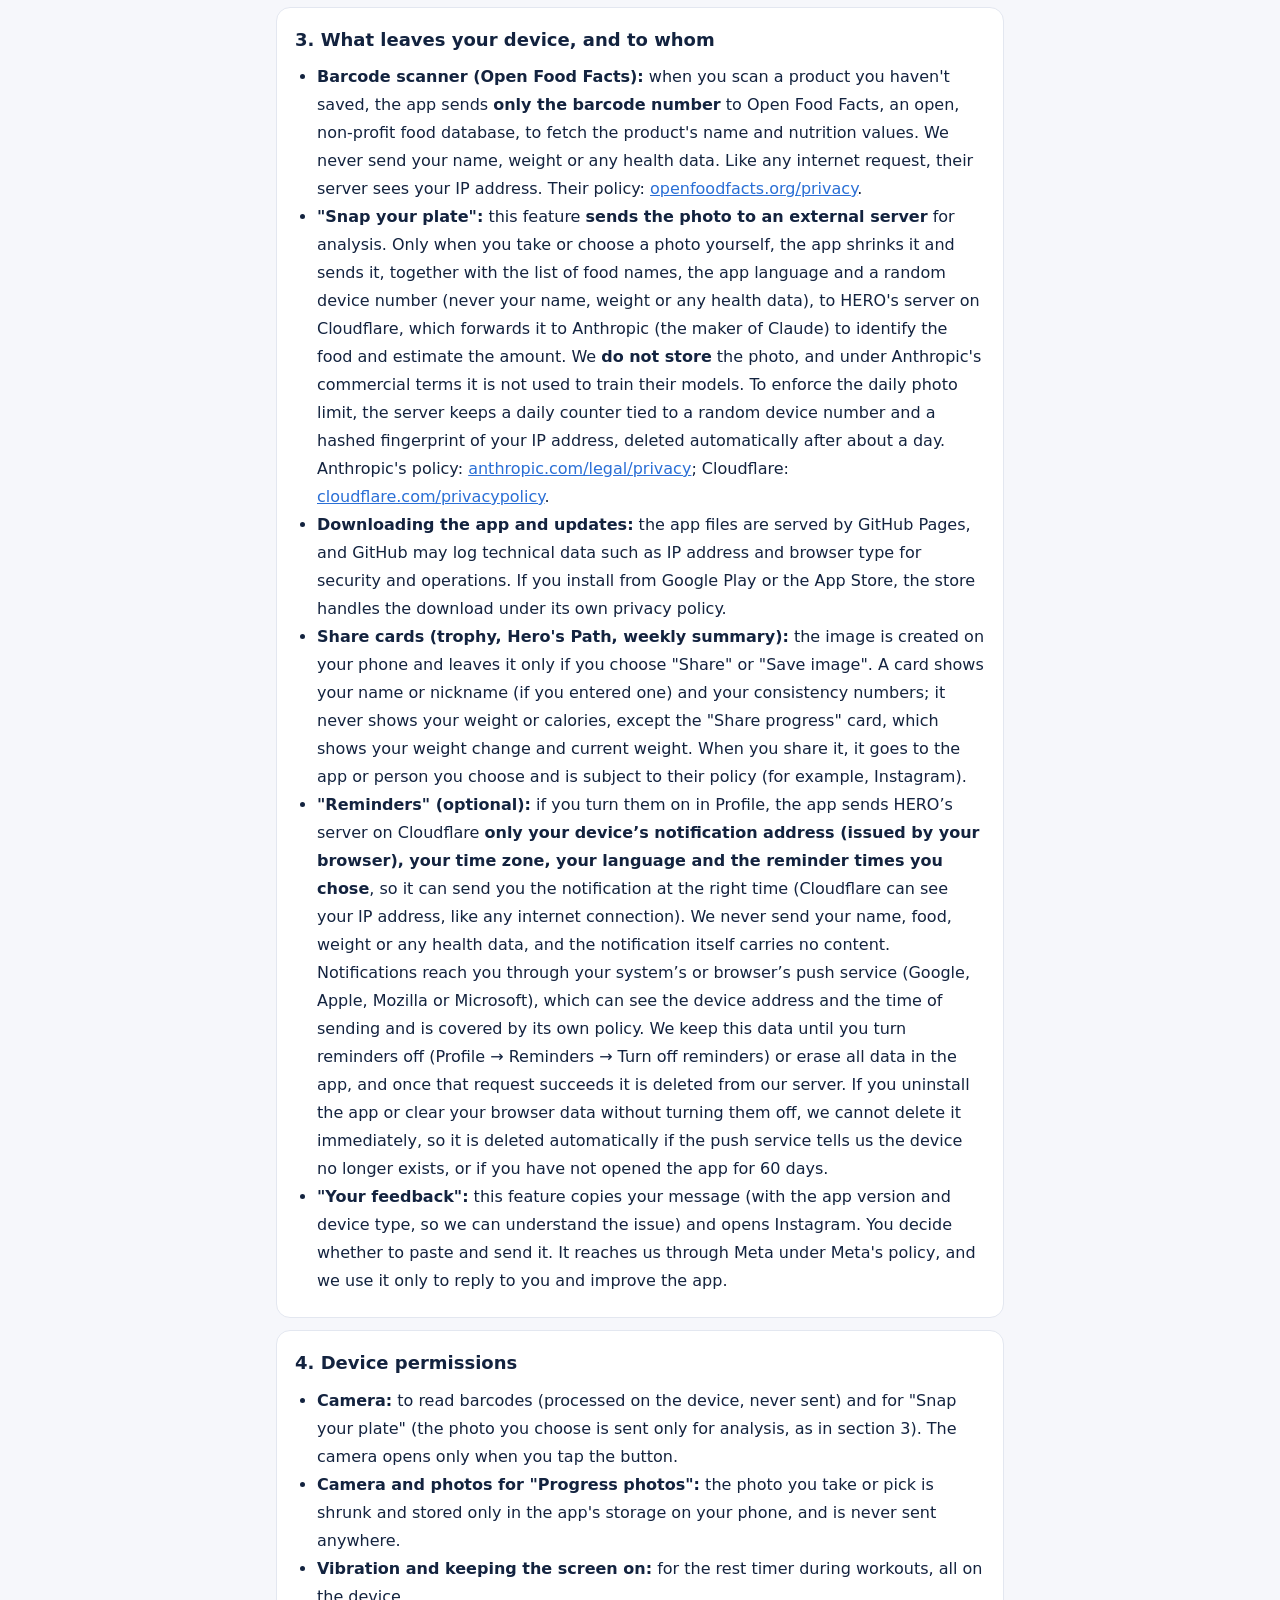
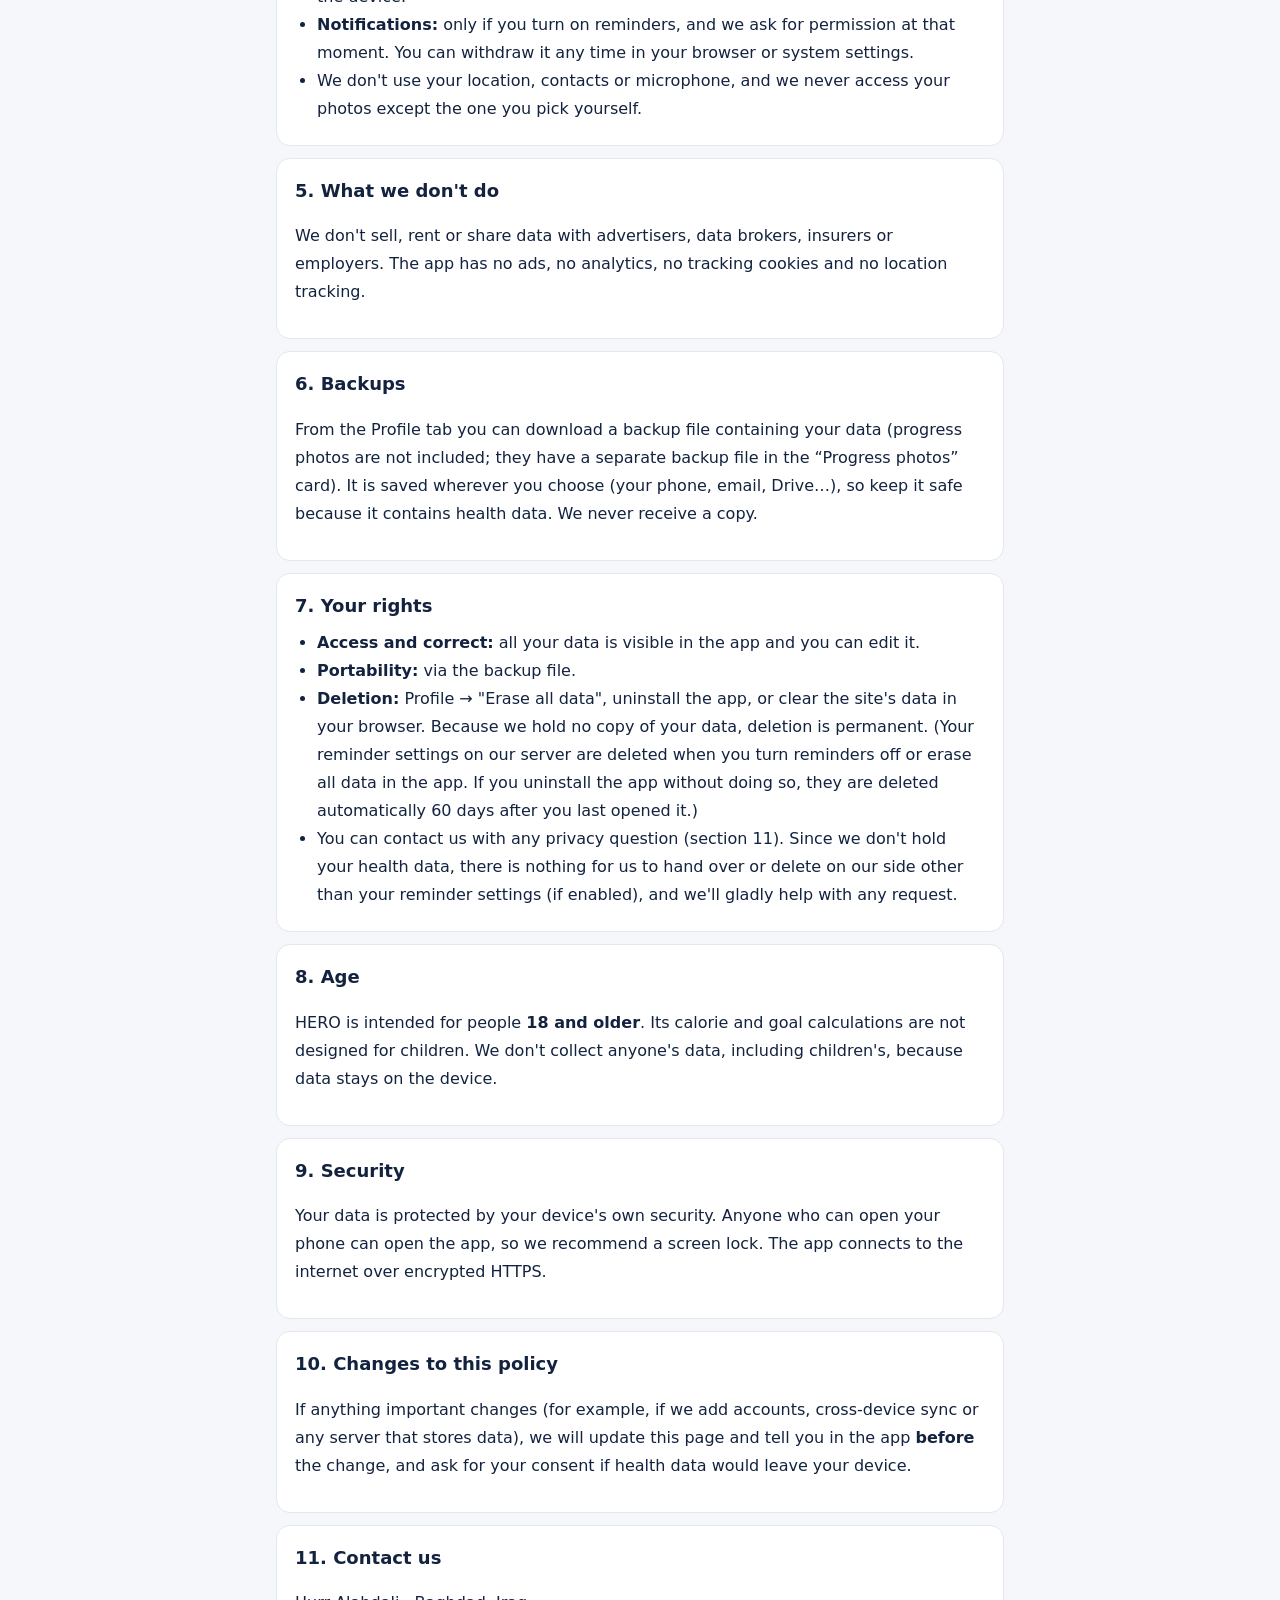
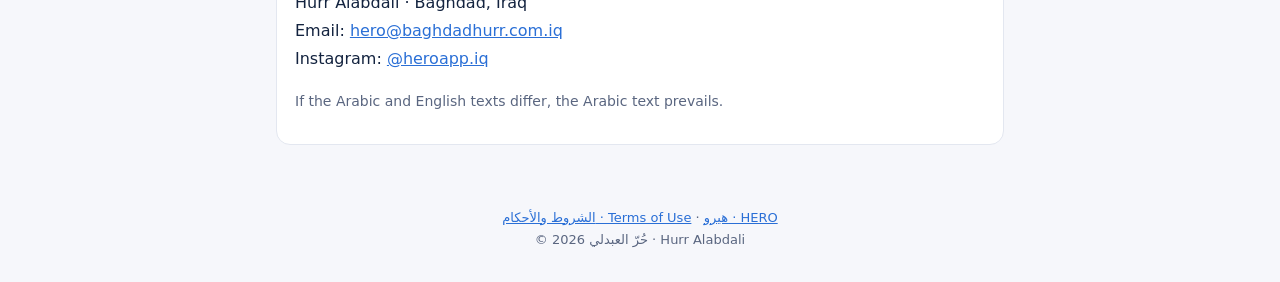
==== commit 7e350754: "هيرو · نسخة 110: تذكيرات الإشعارات Co-Authored-By: Claude Sonnet 5.5 <noreply@anthropic.com>" ====
--- a/privacy.html
+++ b/privacy.html
@@ -36,8 +36,8 @@
   <div class="mark">هيرو · HERO</div>
   <h1 data-l="ar">سياسة الخصوصية</h1>
   <h1 data-l="en" lang="en" hidden>Privacy Policy</h1>
-  <div class="date" data-l="ar">تاريخ النفاذ: 19 تشرين الثاني 2026</div>
-  <div class="date" data-l="en" lang="en" hidden>Effective date: 19 November 2026</div>
+  <div class="date" data-l="ar">تاريخ النفاذ: 20 تشرين الثاني 2026</div>
+  <div class="date" data-l="en" lang="en" hidden>Effective date: 20 November 2026</div>
   <div class="lang"><button type="button" data-set="ar">عربي</button><button type="button" data-set="en">English</button></div>
 </header>
 
